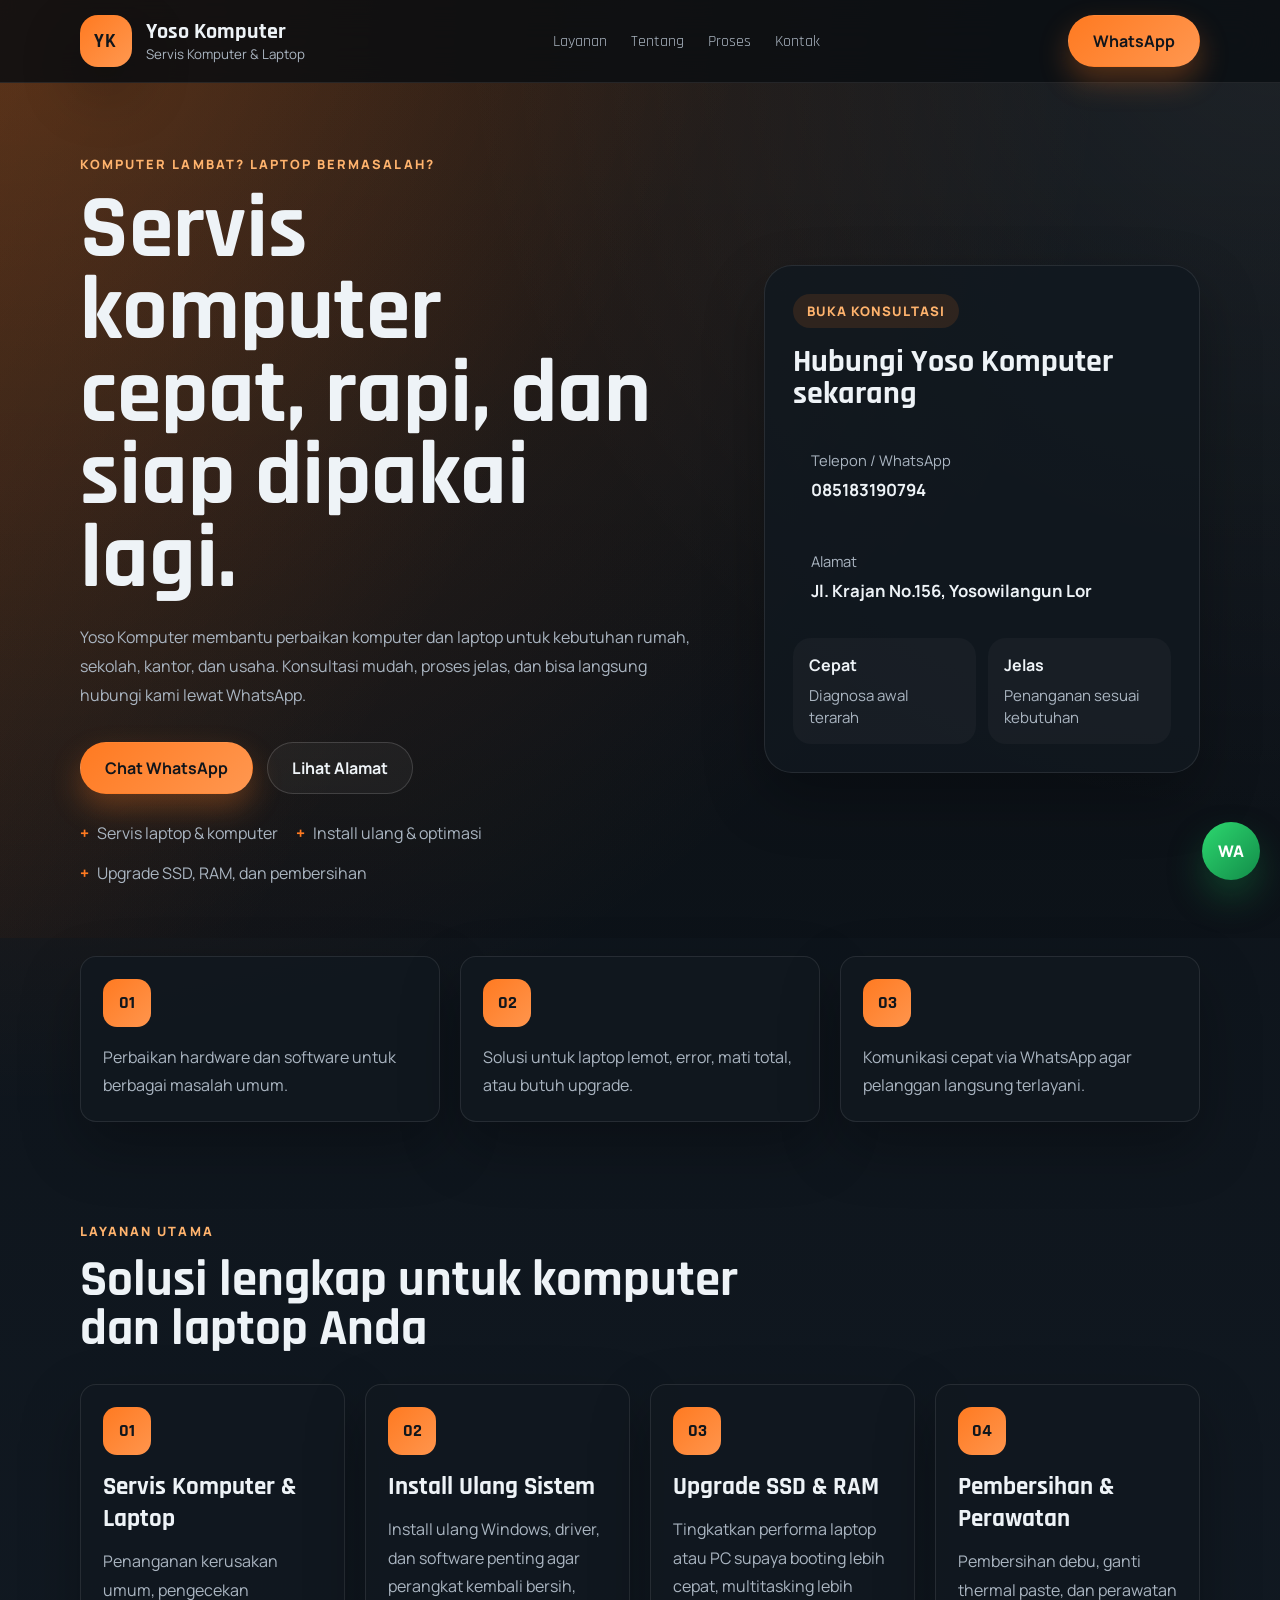
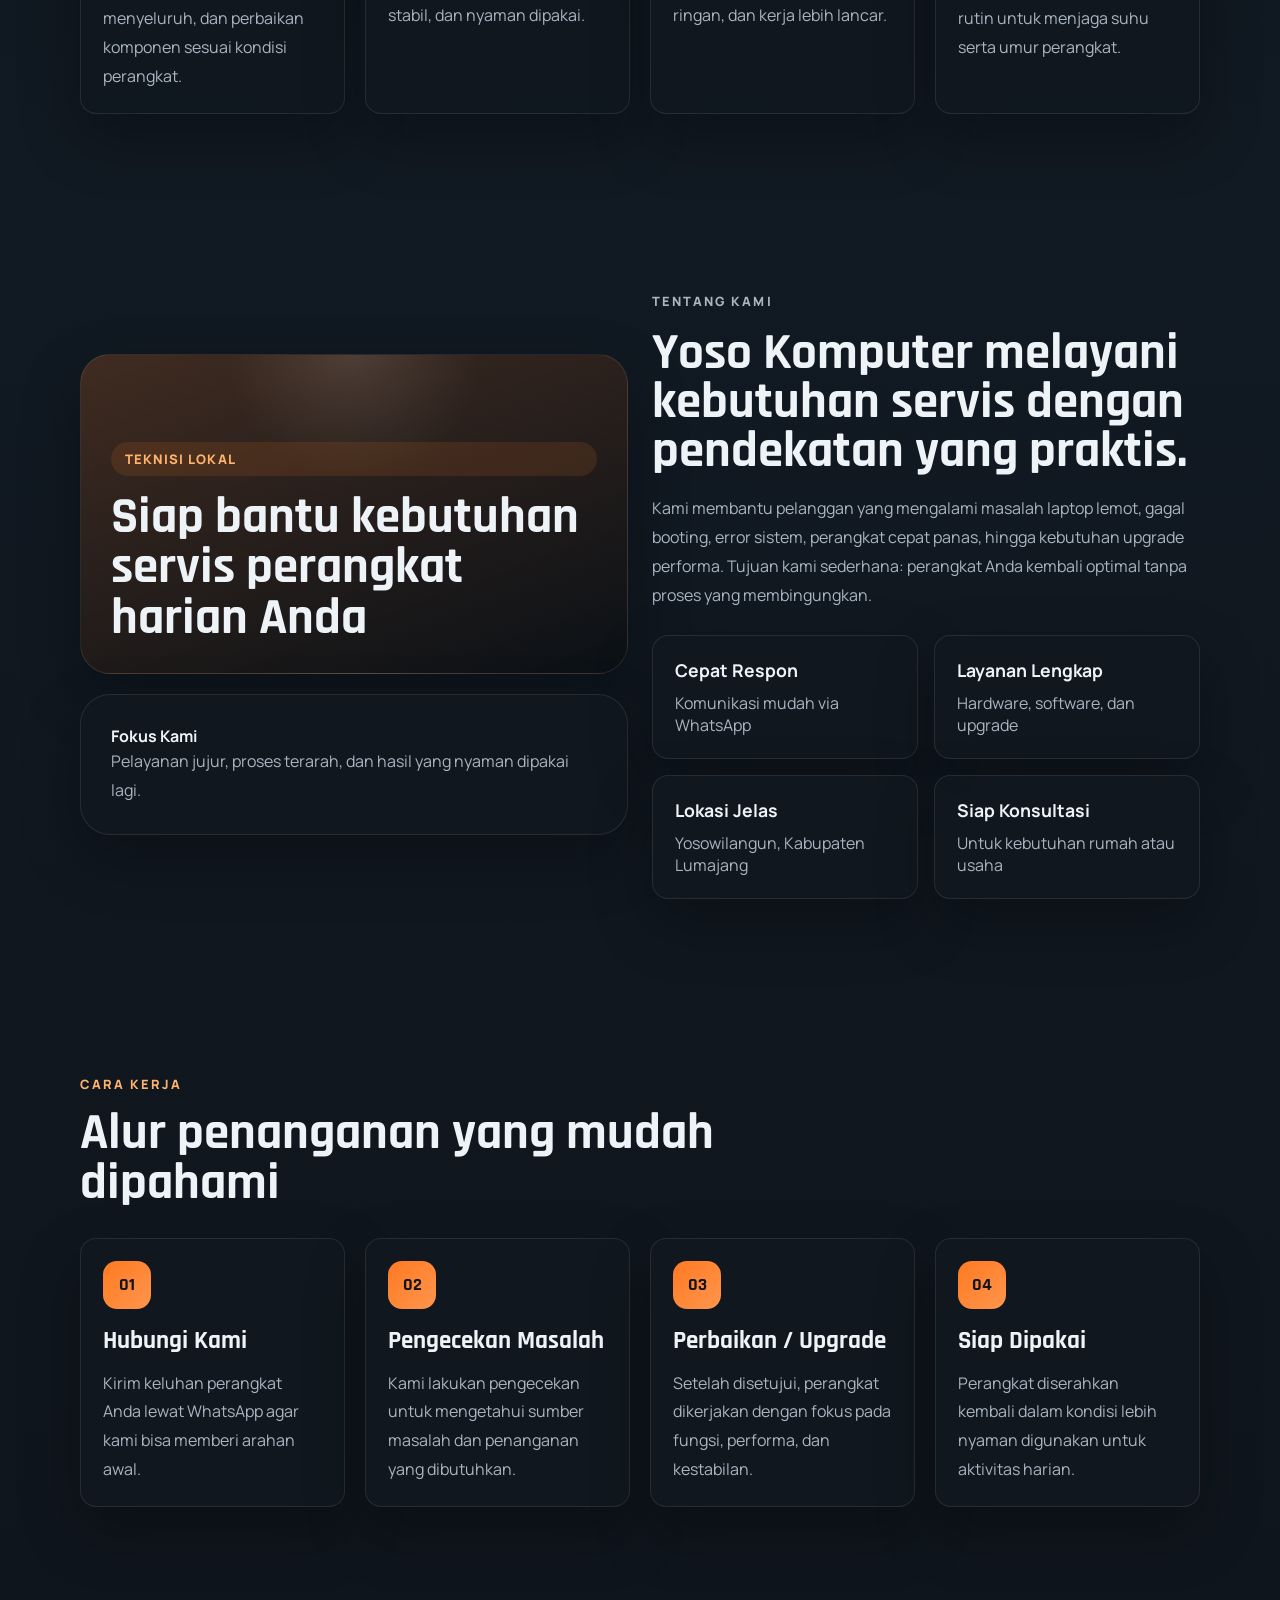
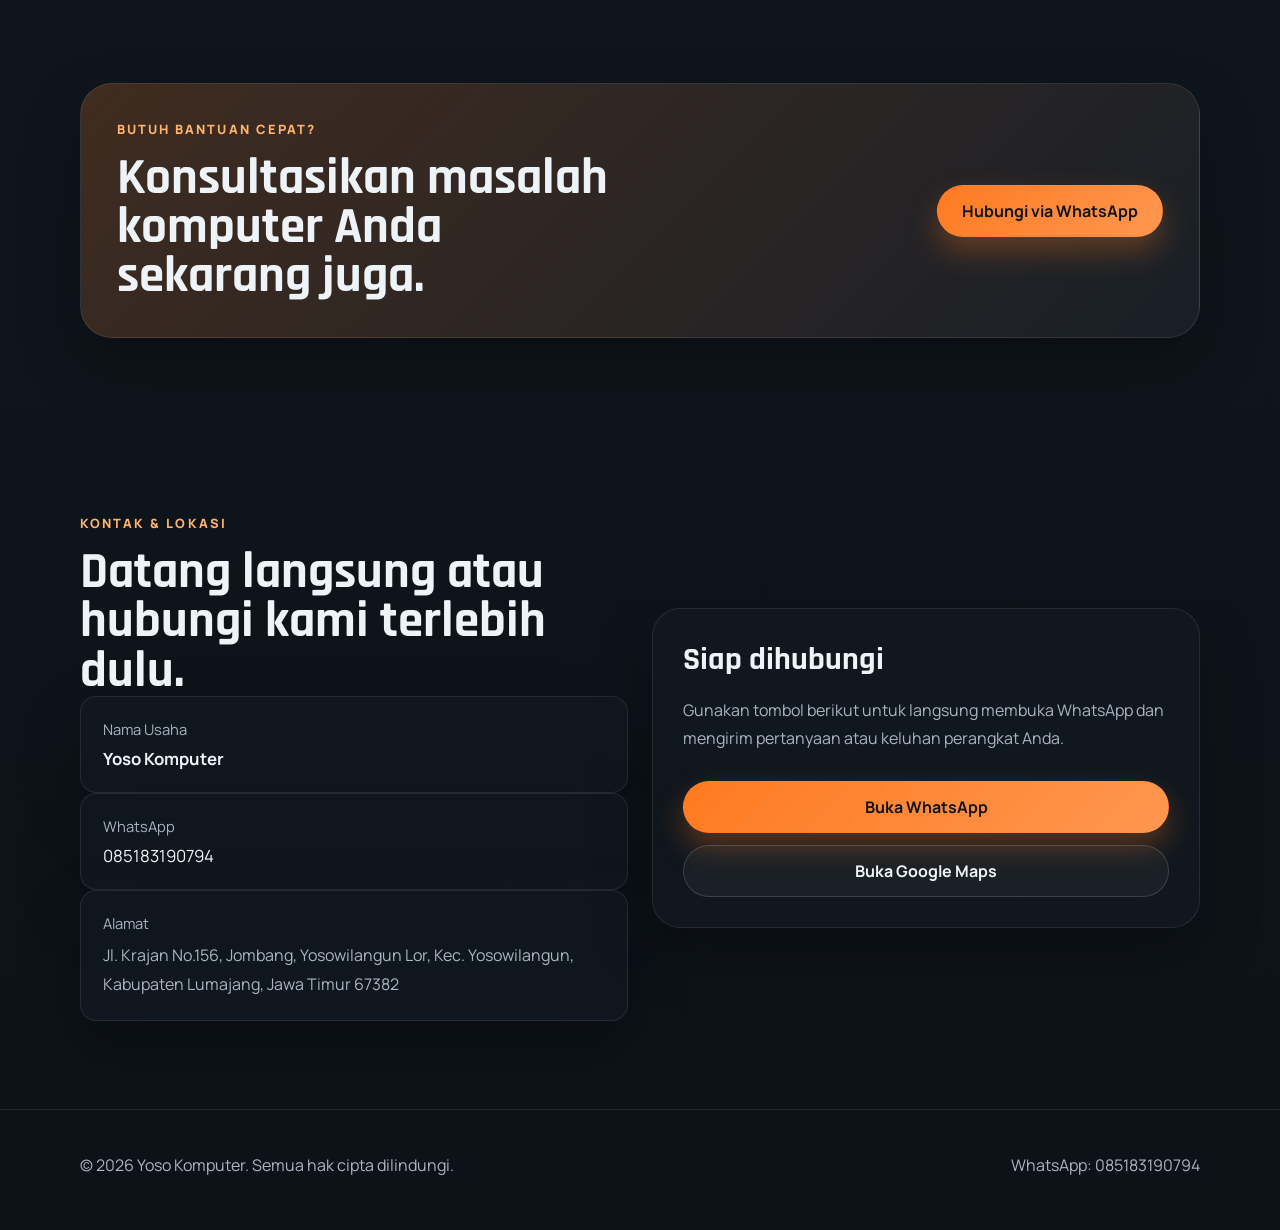
==== index.html @ 9b84a0c9 "Add Yoso Komputer landing page" ====
<!DOCTYPE html>
<html lang="id">
  <head>
    <meta charset="UTF-8" />
    <meta name="viewport" content="width=device-width, initial-scale=1.0" />
    <title>Yoso Komputer | Servis Komputer & Laptop Lumajang</title>
    <meta
      name="description"
      content="Yoso Komputer melayani servis komputer dan laptop, install ulang, upgrade, perawatan, dan konsultasi cepat via WhatsApp di Yosowilangun, Lumajang."
    />
    <link rel="preconnect" href="https://fonts.googleapis.com" />
    <link rel="preconnect" href="https://fonts.gstatic.com" crossorigin />
    <link
      href="https://fonts.googleapis.com/css2?family=Manrope:wght@400;500;600;700;800&family=Rajdhani:wght@500;600;700&display=swap"
      rel="stylesheet"
    />
    <link rel="stylesheet" href="./styles.css" />
  </head>
  <body>
    <div class="site-shell">
      <header class="topbar">
        <div class="container topbar-inner">
          <a class="brand" href="#home" aria-label="Yoso Komputer">
            <span class="brand-mark">YK</span>
            <span class="brand-copy">
              <strong>Yoso Komputer</strong>
              <small>Servis Komputer & Laptop</small>
            </span>
          </a>

          <button class="menu-toggle" type="button" aria-label="Buka menu">
            <span></span>
            <span></span>
            <span></span>
          </button>

          <nav class="nav">
            <a href="#layanan">Layanan</a>
            <a href="#tentang">Tentang</a>
            <a href="#proses">Proses</a>
            <a href="#kontak">Kontak</a>
          </nav>

          <a class="button button-primary desktop-cta" href="https://wa.me/6285183190794" target="_blank" rel="noreferrer">
            WhatsApp
          </a>
        </div>
      </header>

      <main id="home">
        <section class="hero">
          <div class="hero-bg"></div>
          <div class="container hero-grid">
            <div class="hero-copy reveal">
              <p class="eyebrow">Komputer Lambat? Laptop Bermasalah?</p>
              <h1>Servis komputer cepat, rapi, dan siap dipakai lagi.</h1>
              <p class="hero-text">
                Yoso Komputer membantu perbaikan komputer dan laptop untuk kebutuhan rumah, sekolah, kantor, dan usaha. Konsultasi mudah, proses jelas, dan bisa langsung hubungi kami lewat WhatsApp.
              </p>
              <div class="hero-actions">
                <a class="button button-primary" href="https://wa.me/6285183190794" target="_blank" rel="noreferrer">
                  Chat WhatsApp
                </a>
                <a class="button button-secondary" href="#kontak">Lihat Alamat</a>
              </div>
              <ul class="hero-points">
                <li>Servis laptop & komputer</li>
                <li>Install ulang & optimasi</li>
                <li>Upgrade SSD, RAM, dan pembersihan</li>
              </ul>
            </div>

            <div class="hero-card reveal">
              <div class="panel">
                <div class="panel-badge">Buka Konsultasi</div>
                <h2>Hubungi Yoso Komputer sekarang</h2>
                <div class="contact-list">
                  <a href="tel:085183190794">
                    <span>Telepon / WhatsApp</span>
                    <strong>085183190794</strong>
                  </a>
                  <a
                    href="https://maps.google.com/?q=Jl.+Krajan+No.156,+Jombang,+Yosowilangun+Lor,+Kec.+Yosowilangun,+Kabupaten+Lumajang,+Jawa+Timur+67382"
                    target="_blank"
                    rel="noreferrer"
                  >
                    <span>Alamat</span>
                    <strong>Jl. Krajan No.156, Yosowilangun Lor</strong>
                  </a>
                </div>
                <div class="panel-strip">
                  <div>
                    <strong>Cepat</strong>
                    <span>Diagnosa awal terarah</span>
                  </div>
                  <div>
                    <strong>Jelas</strong>
                    <span>Penanganan sesuai kebutuhan</span>
                  </div>
                </div>
              </div>
            </div>
          </div>
        </section>

        <section class="trust">
          <div class="container trust-grid">
            <div class="trust-item reveal">
              <strong>01</strong>
              <span>Perbaikan hardware dan software untuk berbagai masalah umum.</span>
            </div>
            <div class="trust-item reveal">
              <strong>02</strong>
              <span>Solusi untuk laptop lemot, error, mati total, atau butuh upgrade.</span>
            </div>
            <div class="trust-item reveal">
              <strong>03</strong>
              <span>Komunikasi cepat via WhatsApp agar pelanggan langsung terlayani.</span>
            </div>
          </div>
        </section>

        <section class="services section" id="layanan">
          <div class="container">
            <div class="section-head reveal">
              <p class="eyebrow">Layanan Utama</p>
              <h2>Solusi lengkap untuk komputer dan laptop Anda</h2>
            </div>
            <div class="service-grid">
              <article class="service-card reveal">
                <span class="service-icon">01</span>
                <h3>Servis Komputer & Laptop</h3>
                <p>Penanganan kerusakan umum, pengecekan menyeluruh, dan perbaikan komponen sesuai kondisi perangkat.</p>
              </article>
              <article class="service-card reveal">
                <span class="service-icon">02</span>
                <h3>Install Ulang Sistem</h3>
                <p>Install ulang Windows, driver, dan software penting agar perangkat kembali bersih, stabil, dan nyaman dipakai.</p>
              </article>
              <article class="service-card reveal">
                <span class="service-icon">03</span>
                <h3>Upgrade SSD & RAM</h3>
                <p>Tingkatkan performa laptop atau PC supaya booting lebih cepat, multitasking lebih ringan, dan kerja lebih lancar.</p>
              </article>
              <article class="service-card reveal">
                <span class="service-icon">04</span>
                <h3>Pembersihan & Perawatan</h3>
                <p>Pembersihan debu, ganti thermal paste, dan perawatan rutin untuk menjaga suhu serta umur perangkat.</p>
              </article>
            </div>
          </div>
        </section>

        <section class="about section" id="tentang">
          <div class="container about-grid">
            <div class="about-visual reveal">
              <div class="visual-card primary">
                <span class="chip">Teknisi Lokal</span>
                <h3>Siap bantu kebutuhan servis perangkat harian Anda</h3>
              </div>
              <div class="visual-card secondary">
                <strong>Fokus Kami</strong>
                <p>Pelayanan jujur, proses terarah, dan hasil yang nyaman dipakai lagi.</p>
              </div>
            </div>
            <div class="about-copy reveal">
              <p class="eyebrow">Tentang Kami</p>
              <h2>Yoso Komputer melayani kebutuhan servis dengan pendekatan yang praktis.</h2>
              <p>
                Kami membantu pelanggan yang mengalami masalah laptop lemot, gagal booting, error sistem, perangkat cepat panas, hingga kebutuhan upgrade performa. Tujuan kami sederhana: perangkat Anda kembali optimal tanpa proses yang membingungkan.
              </p>
              <div class="stat-grid">
                <div class="stat-card">
                  <strong>Cepat Respon</strong>
                  <span>Komunikasi mudah via WhatsApp</span>
                </div>
                <div class="stat-card">
                  <strong>Layanan Lengkap</strong>
                  <span>Hardware, software, dan upgrade</span>
                </div>
                <div class="stat-card">
                  <strong>Lokasi Jelas</strong>
                  <span>Yosowilangun, Kabupaten Lumajang</span>
                </div>
                <div class="stat-card">
                  <strong>Siap Konsultasi</strong>
                  <span>Untuk kebutuhan rumah atau usaha</span>
                </div>
              </div>
            </div>
          </div>
        </section>

        <section class="process section" id="proses">
          <div class="container">
            <div class="section-head reveal">
              <p class="eyebrow">Cara Kerja</p>
              <h2>Alur penanganan yang mudah dipahami</h2>
            </div>
            <div class="process-grid">
              <article class="process-card reveal">
                <strong>01</strong>
                <h3>Hubungi Kami</h3>
                <p>Kirim keluhan perangkat Anda lewat WhatsApp agar kami bisa memberi arahan awal.</p>
              </article>
              <article class="process-card reveal">
                <strong>02</strong>
                <h3>Pengecekan Masalah</h3>
                <p>Kami lakukan pengecekan untuk mengetahui sumber masalah dan penanganan yang dibutuhkan.</p>
              </article>
              <article class="process-card reveal">
                <strong>03</strong>
                <h3>Perbaikan / Upgrade</h3>
                <p>Setelah disetujui, perangkat dikerjakan dengan fokus pada fungsi, performa, dan kestabilan.</p>
              </article>
              <article class="process-card reveal">
                <strong>04</strong>
                <h3>Siap Dipakai</h3>
                <p>Perangkat diserahkan kembali dalam kondisi lebih nyaman digunakan untuk aktivitas harian.</p>
              </article>
            </div>
          </div>
        </section>

        <section class="cta section">
          <div class="container cta-box reveal">
            <div>
              <p class="eyebrow">Butuh Bantuan Cepat?</p>
              <h2>Konsultasikan masalah komputer Anda sekarang juga.</h2>
            </div>
            <a class="button button-primary" href="https://wa.me/6285183190794" target="_blank" rel="noreferrer">
              Hubungi via WhatsApp
            </a>
          </div>
        </section>

        <section class="contact section" id="kontak">
          <div class="container contact-grid">
            <div class="contact-copy reveal">
              <p class="eyebrow">Kontak & Lokasi</p>
              <h2>Datang langsung atau hubungi kami terlebih dulu.</h2>
              <div class="contact-block">
                <span>Nama Usaha</span>
                <strong>Yoso Komputer</strong>
              </div>
              <div class="contact-block">
                <span>WhatsApp</span>
                <a href="https://wa.me/6285183190794" target="_blank" rel="noreferrer">085183190794</a>
              </div>
              <div class="contact-block">
                <span>Alamat</span>
                <p>Jl. Krajan No.156, Jombang, Yosowilangun Lor, Kec. Yosowilangun, Kabupaten Lumajang, Jawa Timur 67382</p>
              </div>
            </div>

            <div class="contact-panel reveal">
              <h3>Siap dihubungi</h3>
              <p>Gunakan tombol berikut untuk langsung membuka WhatsApp dan mengirim pertanyaan atau keluhan perangkat Anda.</p>
              <a class="button button-primary full" href="https://wa.me/6285183190794" target="_blank" rel="noreferrer">
                Buka WhatsApp
              </a>
              <a
                class="button button-secondary full"
                href="https://maps.google.com/?q=Jl.+Krajan+No.156,+Jombang,+Yosowilangun+Lor,+Kec.+Yosowilangun,+Kabupaten+Lumajang,+Jawa+Timur+67382"
                target="_blank"
                rel="noreferrer"
              >
                Buka Google Maps
              </a>
            </div>
          </div>
        </section>
      </main>

      <footer class="footer">
        <div class="container footer-inner">
          <p>&copy; <span id="year"></span> Yoso Komputer. Semua hak cipta dilindungi.</p>
          <a href="https://wa.me/6285183190794" target="_blank" rel="noreferrer">WhatsApp: 085183190794</a>
        </div>
      </footer>
    </div>

    <a class="floating-wa" href="https://wa.me/6285183190794" target="_blank" rel="noreferrer" aria-label="Hubungi WhatsApp">
      WA
    </a>

    <script src="./script.js"></script>
  </body>
</html>
---- styles.css ----
:root {
  --bg: #0d1218;
  --bg-soft: #151d25;
  --panel: rgba(17, 24, 32, 0.84);
  --panel-strong: #1b2632;
  --text: #eef3f7;
  --muted: #aab5c1;
  --line: rgba(255, 255, 255, 0.09);
  --accent: #ff7a21;
  --accent-soft: #ffb36d;
  --surface: #f5f1e8;
  --shadow: 0 24px 60px rgba(0, 0, 0, 0.28);
  --radius: 24px;
  --radius-sm: 16px;
  --container: min(1120px, calc(100% - 32px));
}

* {
  box-sizing: border-box;
}

html {
  scroll-behavior: smooth;
}

body {
  margin: 0;
  font-family: "Manrope", sans-serif;
  background:
    radial-gradient(circle at top left, rgba(255, 122, 33, 0.22), transparent 24%),
    radial-gradient(circle at top right, rgba(255, 255, 255, 0.08), transparent 18%),
    linear-gradient(180deg, #0b1015 0%, #111922 40%, #0d1218 100%);
  color: var(--text);
}

a {
  color: inherit;
  text-decoration: none;
}

.container {
  width: var(--container);
  margin: 0 auto;
}

.site-shell {
  overflow: clip;
}

.topbar {
  position: sticky;
  top: 0;
  z-index: 30;
  backdrop-filter: blur(18px);
  background: rgba(8, 12, 16, 0.72);
  border-bottom: 1px solid var(--line);
}

.topbar-inner {
  display: flex;
  align-items: center;
  justify-content: space-between;
  gap: 24px;
  min-height: 82px;
}

.brand {
  display: flex;
  align-items: center;
  gap: 14px;
}

.brand-mark {
  display: grid;
  place-items: center;
  width: 52px;
  height: 52px;
  border-radius: 18px;
  background: linear-gradient(135deg, var(--accent), #ff9850);
  color: #10151b;
  font-family: "Rajdhani", sans-serif;
  font-size: 1.2rem;
  font-weight: 700;
  letter-spacing: 0.08em;
  box-shadow: var(--shadow);
}

.brand-copy {
  display: flex;
  flex-direction: column;
  line-height: 1;
}

.brand-copy strong,
.nav a,
.hero h1,
.section-head h2,
.service-card h3,
.about-copy h2,
.process-card h3,
.cta-box h2,
.contact-copy h2,
.contact-panel h3 {
  font-family: "Rajdhani", sans-serif;
}

.brand-copy strong {
  font-size: 1.4rem;
}

.brand-copy small {
  margin-top: 5px;
  color: var(--muted);
}

.nav {
  display: flex;
  align-items: center;
  gap: 24px;
}

.nav a {
  color: var(--muted);
  font-size: 1.02rem;
  transition: color 0.2s ease;
}

.nav a:hover {
  color: var(--text);
}

.menu-toggle {
  display: none;
  border: 0;
  background: transparent;
  padding: 0;
}

.menu-toggle span {
  display: block;
  width: 28px;
  height: 3px;
  margin: 5px 0;
  border-radius: 999px;
  background: var(--text);
}

.button {
  display: inline-flex;
  align-items: center;
  justify-content: center;
  min-height: 52px;
  padding: 0 24px;
  border-radius: 999px;
  border: 1px solid transparent;
  font-weight: 700;
  transition: transform 0.2s ease, background 0.2s ease, border-color 0.2s ease;
}

.button:hover {
  transform: translateY(-2px);
}

.button-primary {
  background: linear-gradient(135deg, var(--accent), #ff9750);
  color: #11151b;
  box-shadow: 0 14px 30px rgba(255, 122, 33, 0.3);
}

.button-secondary {
  border-color: rgba(255, 255, 255, 0.15);
  background: rgba(255, 255, 255, 0.04);
  color: var(--text);
}

.hero {
  position: relative;
  padding: 72px 0 54px;
}

.hero-bg {
  position: absolute;
  inset: 0;
  background:
    linear-gradient(120deg, rgba(255, 122, 33, 0.14), transparent 42%),
    linear-gradient(180deg, transparent, rgba(0, 0, 0, 0.12));
  pointer-events: none;
}

.hero-grid {
  position: relative;
  display: grid;
  grid-template-columns: 1.2fr 0.8fr;
  gap: 30px;
  align-items: center;
}

.eyebrow {
  margin: 0 0 16px;
  color: var(--accent-soft);
  text-transform: uppercase;
  letter-spacing: 0.16em;
  font-size: 0.8rem;
  font-weight: 800;
}

.hero h1 {
  margin: 0;
  font-size: clamp(3rem, 7vw, 5.7rem);
  line-height: 0.92;
  max-width: 12ch;
}

.hero-text,
.service-card p,
.about-copy p,
.process-card p,
.contact-panel p {
  color: var(--muted);
  line-height: 1.8;
}

.hero-text {
  max-width: 62ch;
  margin: 22px 0 0;
}

.hero-actions {
  display: flex;
  flex-wrap: wrap;
  gap: 14px;
  margin-top: 32px;
}

.hero-points {
  display: flex;
  flex-wrap: wrap;
  gap: 18px;
  margin: 28px 0 0;
  padding: 0;
  list-style: none;
  color: var(--muted);
}

.hero-points li::before {
  content: "+";
  color: var(--accent);
  font-weight: 800;
  margin-right: 8px;
}

.panel,
.service-card,
.process-card,
.contact-panel,
.stat-card,
.trust-item,
.cta-box,
.visual-card,
.contact-block {
  border: 1px solid var(--line);
  background: var(--panel);
  box-shadow: var(--shadow);
}

.panel {
  border-radius: 28px;
  padding: 28px;
}

.panel-badge,
.chip {
  display: inline-flex;
  padding: 8px 14px;
  border-radius: 999px;
  background: rgba(255, 122, 33, 0.12);
  color: var(--accent-soft);
  font-size: 0.82rem;
  font-weight: 800;
  letter-spacing: 0.08em;
  text-transform: uppercase;
}

.panel h2 {
  margin: 18px 0 22px;
  font-size: 2rem;
  line-height: 1;
  font-family: "Rajdhani", sans-serif;
}

.contact-list {
  display: grid;
  gap: 14px;
}

.contact-list a,
.contact-block {
  border-radius: 18px;
  padding: 18px;
}

.contact-list span,
.contact-block span {
  display: block;
  color: var(--muted);
  font-size: 0.92rem;
  margin-bottom: 8px;
}

.contact-list strong,
.contact-block strong,
.contact-block a {
  font-size: 1.05rem;
}

.panel-strip {
  display: grid;
  grid-template-columns: repeat(2, 1fr);
  gap: 12px;
  margin-top: 18px;
}

.panel-strip div {
  border-radius: 18px;
  padding: 16px;
  background: rgba(255, 255, 255, 0.03);
}

.panel-strip strong {
  display: block;
  margin-bottom: 8px;
}

.panel-strip span {
  color: var(--muted);
  font-size: 0.94rem;
}

.trust {
  padding: 18px 0 12px;
}

.trust-grid {
  display: grid;
  grid-template-columns: repeat(3, 1fr);
  gap: 20px;
}

.trust-item,
.service-card,
.process-card,
.stat-card,
.contact-block {
  border-radius: var(--radius-sm);
  padding: 22px;
}

.trust-item strong,
.service-icon,
.process-card strong {
  display: inline-flex;
  align-items: center;
  justify-content: center;
  width: 48px;
  height: 48px;
  border-radius: 14px;
  margin-bottom: 16px;
  background: linear-gradient(135deg, var(--accent), #ff954d);
  color: #11161c;
  font-family: "Rajdhani", sans-serif;
  font-size: 1.15rem;
  font-weight: 700;
}

.trust-item span {
  display: block;
  color: var(--muted);
  line-height: 1.75;
}

.section {
  padding: 88px 0;
}

.section-head {
  max-width: 680px;
  margin-bottom: 30px;
}

.section-head h2,
.about-copy h2,
.cta-box h2,
.contact-copy h2 {
  margin: 0;
  font-size: clamp(2.2rem, 4vw, 4rem);
  line-height: 0.96;
}

.service-grid,
.process-grid {
  display: grid;
  grid-template-columns: repeat(4, 1fr);
  gap: 20px;
}

.service-card h3,
.process-card h3 {
  margin: 0 0 12px;
  font-size: 1.55rem;
}

.service-card p,
.process-card p {
  margin: 0;
}

.about-grid,
.contact-grid,
.cta-box {
  display: grid;
  grid-template-columns: 1fr 1fr;
  gap: 24px;
  align-items: center;
}

.about-visual {
  display: grid;
  gap: 20px;
}

.visual-card {
  border-radius: 30px;
  padding: 30px;
}

.visual-card.primary {
  min-height: 320px;
  display: flex;
  flex-direction: column;
  justify-content: flex-end;
  background:
    linear-gradient(160deg, rgba(255, 122, 33, 0.2), rgba(10, 15, 20, 0.8)),
    radial-gradient(circle at top, rgba(255, 255, 255, 0.15), transparent 30%);
}

.visual-card.primary h3 {
  margin: 16px 0 0;
  font-size: clamp(2rem, 4vw, 3.2rem);
  line-height: 0.98;
  font-family: "Rajdhani", sans-serif;
}

.visual-card.secondary p,
.contact-block p {
  margin: 0;
  color: var(--muted);
  line-height: 1.8;
}

.about-copy > p:last-of-type {
  margin-top: 18px;
}

.stat-grid {
  display: grid;
  grid-template-columns: repeat(2, 1fr);
  gap: 16px;
  margin-top: 26px;
}

.stat-card strong {
  display: block;
  margin-bottom: 10px;
  font-size: 1.1rem;
}

.stat-card span {
  color: var(--muted);
}

.cta-box {
  padding: 36px;
  border-radius: 32px;
  background:
    linear-gradient(135deg, rgba(255, 122, 33, 0.2), rgba(255, 255, 255, 0.03)),
    rgba(18, 25, 33, 0.92);
}

.cta-box .button {
  justify-self: end;
}

.contact-panel {
  border-radius: 28px;
  padding: 30px;
}

.contact-panel h3 {
  margin: 0 0 12px;
  font-size: 2rem;
}

.full {
  width: 100%;
  margin-top: 12px;
}

.footer {
  padding: 28px 0 38px;
  border-top: 1px solid var(--line);
}

.footer-inner {
  display: flex;
  align-items: center;
  justify-content: space-between;
  gap: 18px;
  color: var(--muted);
}

.floating-wa {
  position: fixed;
  right: 20px;
  bottom: 20px;
  z-index: 40;
  display: grid;
  place-items: center;
  width: 58px;
  height: 58px;
  border-radius: 50%;
  background: linear-gradient(135deg, #2dd86f, #128c49);
  color: #fff;
  font-weight: 800;
  box-shadow: 0 18px 35px rgba(19, 140, 73, 0.35);
}

.reveal {
  opacity: 0;
  transform: translateY(24px);
  transition: opacity 0.65s ease, transform 0.65s ease;
}

.reveal.is-visible {
  opacity: 1;
  transform: translateY(0);
}

@media (max-width: 1080px) {
  .hero-grid,
  .about-grid,
  .contact-grid,
  .cta-box,
  .service-grid,
  .process-grid,
  .trust-grid {
    grid-template-columns: 1fr 1fr;
  }

  .hero h1 {
    max-width: 100%;
  }
}

@media (max-width: 760px) {
  .topbar-inner {
    flex-wrap: wrap;
    padding: 14px 0;
  }

  .menu-toggle {
    display: block;
    margin-left: auto;
  }

  .desktop-cta {
    display: none;
  }

  .nav {
    display: none;
    width: 100%;
    flex-direction: column;
    align-items: flex-start;
    gap: 16px;
    padding: 12px 0 2px;
  }

  .nav.is-open {
    display: flex;
  }

  .hero,
  .section {
    padding: 68px 0;
  }

  .hero-grid,
  .about-grid,
  .contact-grid,
  .cta-box,
  .service-grid,
  .process-grid,
  .trust-grid,
  .panel-strip,
  .stat-grid,
  .footer-inner {
    grid-template-columns: 1fr;
  }

  .cta-box .button {
    justify-self: start;
  }

  .footer-inner {
    display: grid;
  }

  .hero h1,
  .section-head h2,
  .about-copy h2,
  .cta-box h2,
  .contact-copy h2 {
    line-height: 1;
  }
}
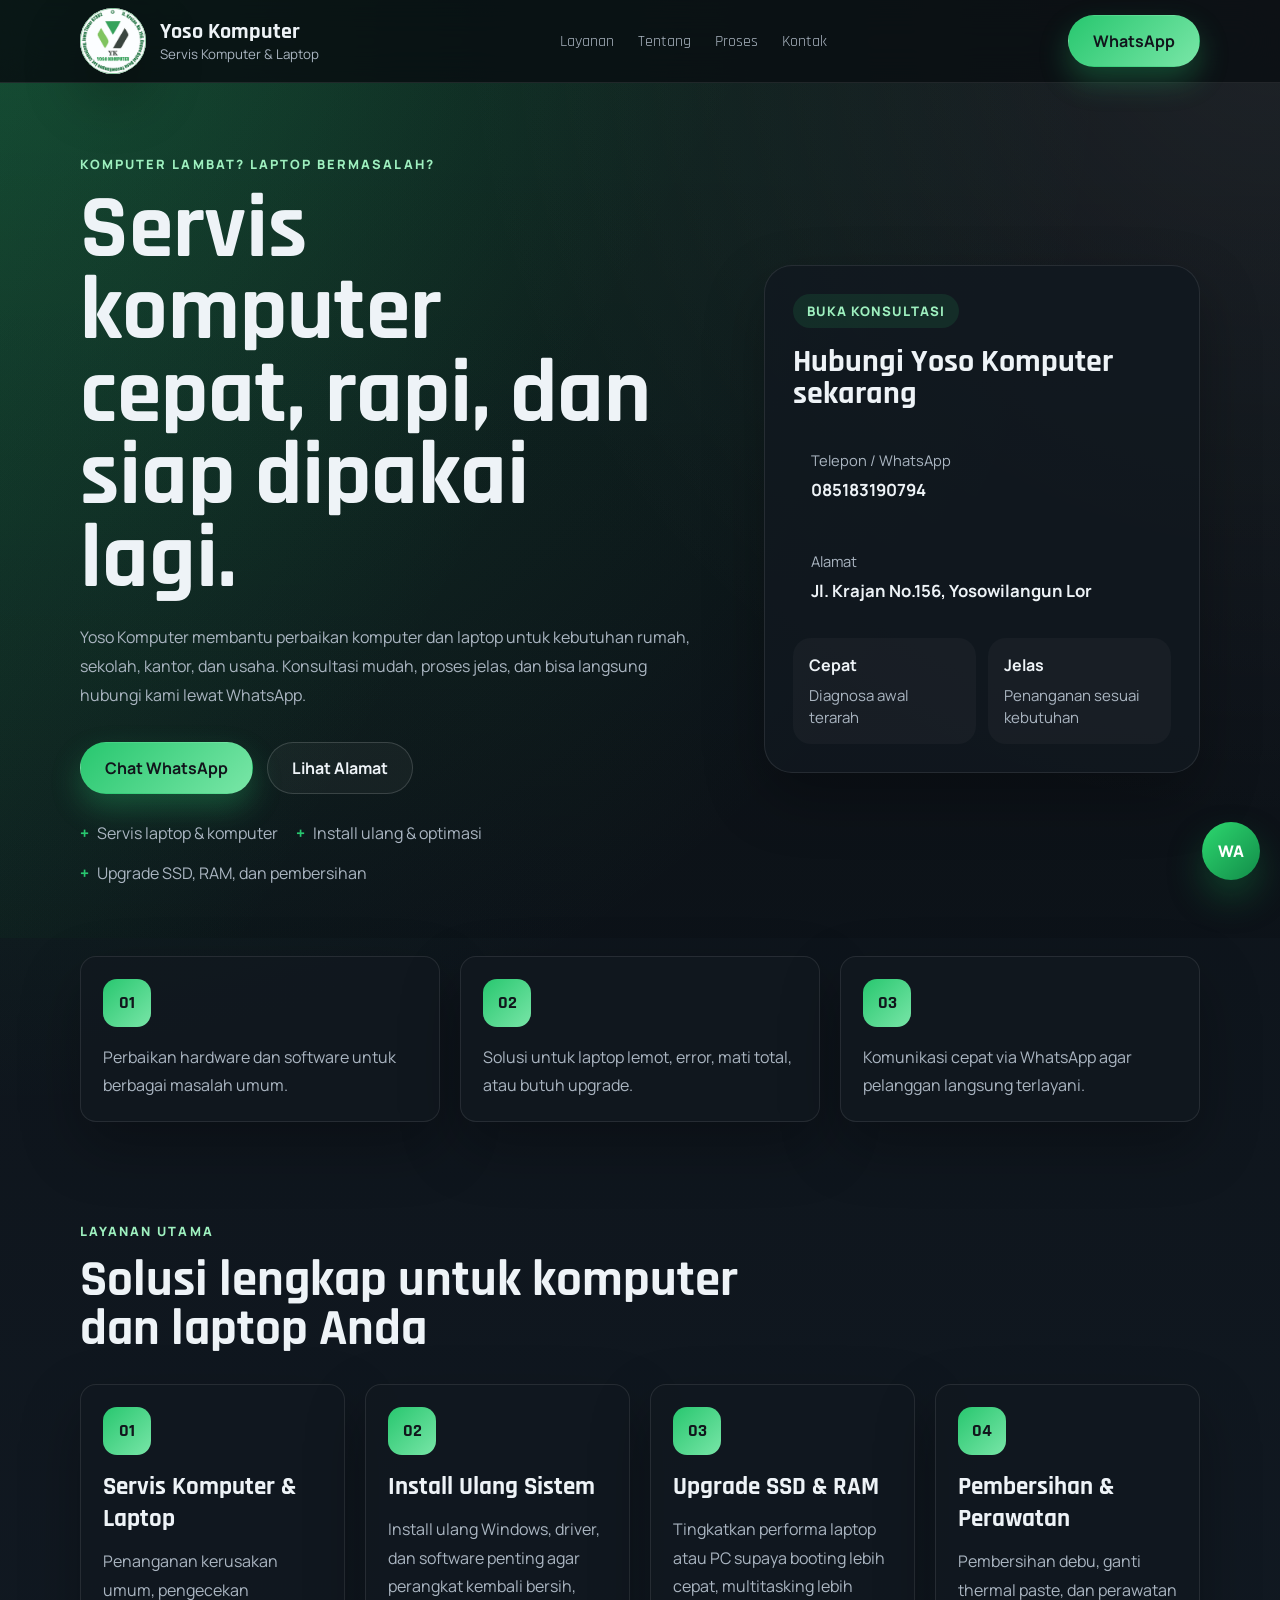
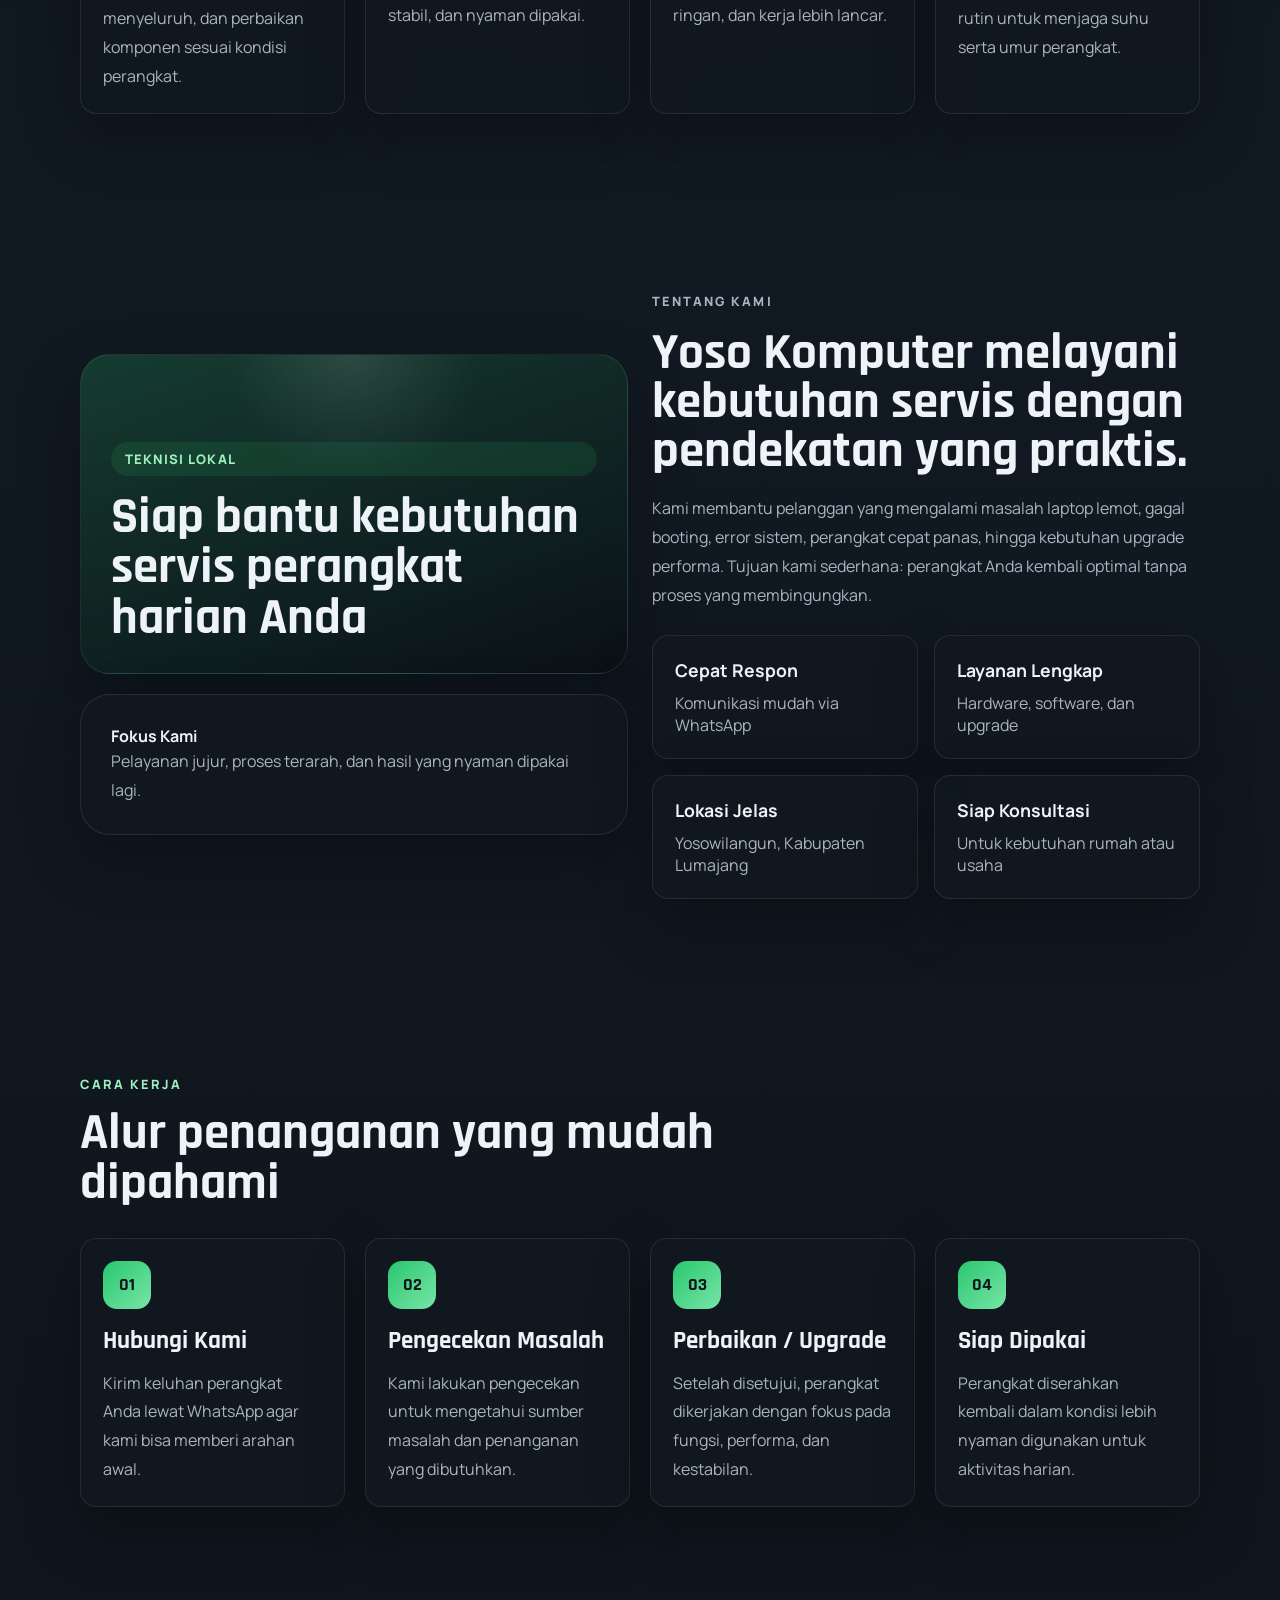
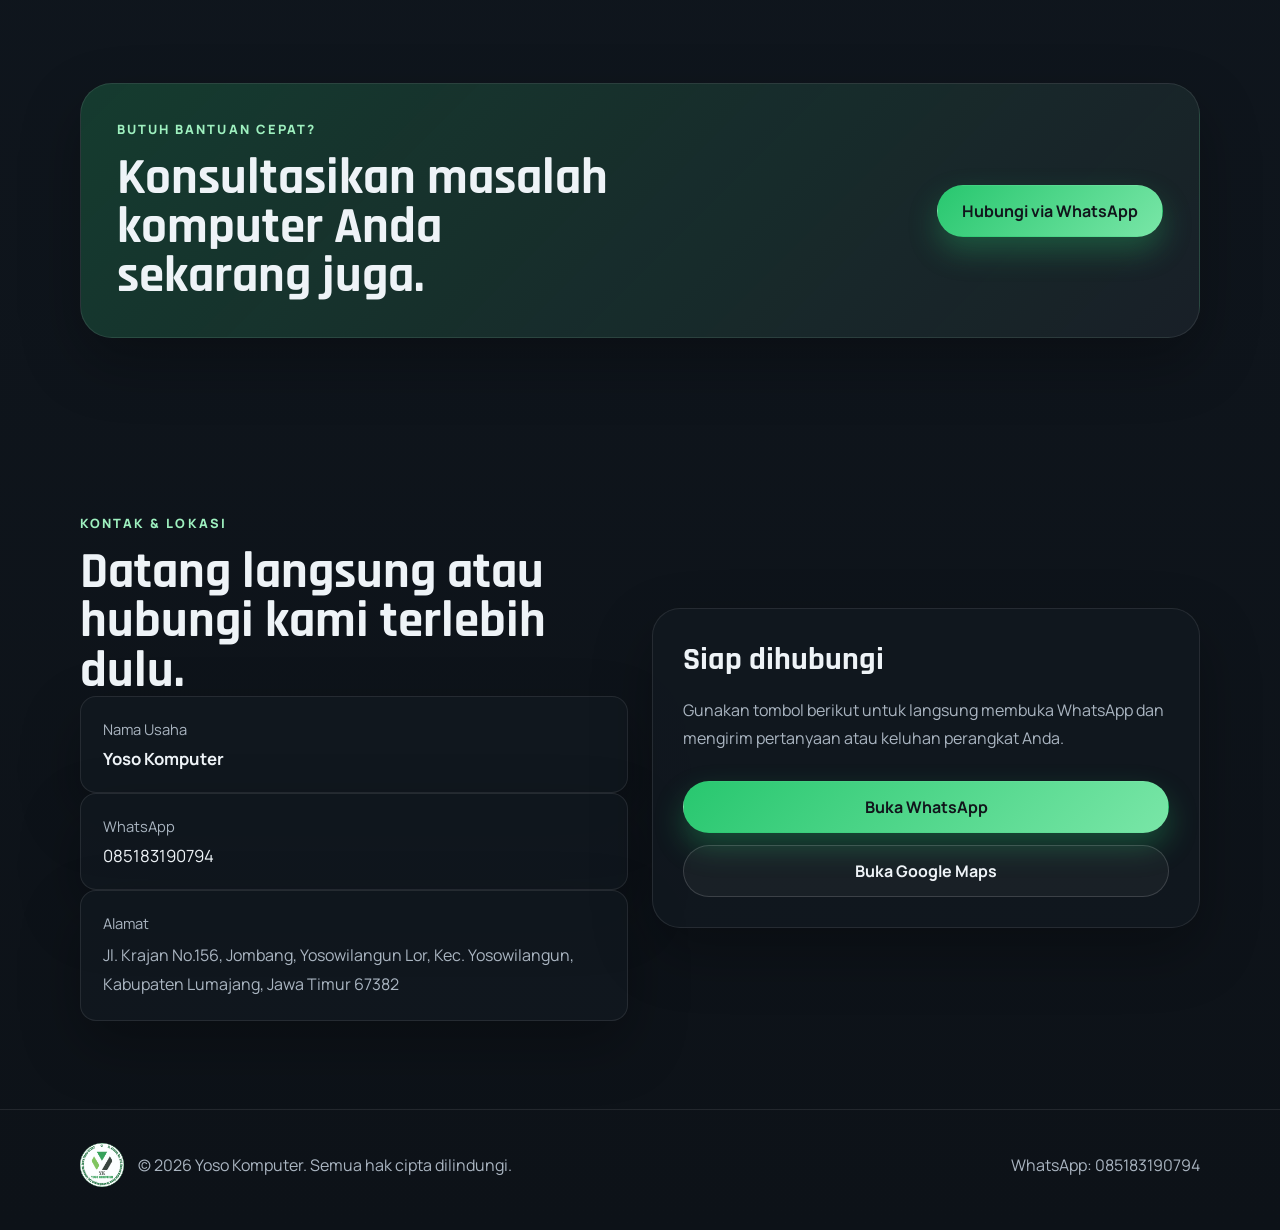
==== commit c0f88f76: "ss" ====
--- a/index.html
+++ b/index.html
@@ -21,7 +21,9 @@
       <header class="topbar">
         <div class="container topbar-inner">
           <a class="brand" href="#home" aria-label="Yoso Komputer">
-            <span class="brand-mark">YK</span>
+            <span class="brand-mark">
+              <img src="./file/logo.jpg" alt="Logo Yoso Komputer" />
+            </span>
             <span class="brand-copy">
               <strong>Yoso Komputer</strong>
               <small>Servis Komputer & Laptop</small>
@@ -274,7 +276,10 @@
 
       <footer class="footer">
         <div class="container footer-inner">
-          <p>&copy; <span id="year"></span> Yoso Komputer. Semua hak cipta dilindungi.</p>
+          <div class="footer-brand">
+            <img src="./file/logo.jpg" alt="Logo Yoso Komputer" />
+            <p>&copy; <span id="year"></span> Yoso Komputer. Semua hak cipta dilindungi.</p>
+          </div>
           <a href="https://wa.me/6285183190794" target="_blank" rel="noreferrer">WhatsApp: 085183190794</a>
         </div>
       </footer>
--- a/styles.css
+++ b/styles.css
@@ -6,8 +6,8 @@
   --text: #eef3f7;
   --muted: #aab5c1;
   --line: rgba(255, 255, 255, 0.09);
-  --accent: #ff7a21;
-  --accent-soft: #ffb36d;
+  --accent: #28c76f;
+  --accent-soft: #9ef0bf;
   --surface: #f5f1e8;
   --shadow: 0 24px 60px rgba(0, 0, 0, 0.28);
   --radius: 24px;
@@ -27,7 +27,7 @@
   margin: 0;
   font-family: "Manrope", sans-serif;
   background:
-    radial-gradient(circle at top left, rgba(255, 122, 33, 0.22), transparent 24%),
+    radial-gradient(circle at top left, rgba(40, 199, 111, 0.22), transparent 24%),
     radial-gradient(circle at top right, rgba(255, 255, 255, 0.08), transparent 18%),
     linear-gradient(180deg, #0b1015 0%, #111922 40%, #0d1218 100%);
   color: var(--text);
@@ -73,16 +73,19 @@
 .brand-mark {
   display: grid;
   place-items: center;
-  width: 52px;
-  height: 52px;
-  border-radius: 18px;
-  background: linear-gradient(135deg, var(--accent), #ff9850);
-  color: #10151b;
-  font-family: "Rajdhani", sans-serif;
-  font-size: 1.2rem;
-  font-weight: 700;
-  letter-spacing: 0.08em;
+  width: 66px;
+  height: 66px;
+  border-radius: 50%;
+  background: #ffffff;
   box-shadow: var(--shadow);
+  overflow: hidden;
+}
+
+.brand-mark img {
+  display: block;
+  width: 100%;
+  height: 100%;
+  object-fit: cover;
 }
 
 .brand-copy {
@@ -162,9 +165,9 @@
 }
 
 .button-primary {
-  background: linear-gradient(135deg, var(--accent), #ff9750);
+  background: linear-gradient(135deg, var(--accent), #79e6a7);
   color: #11151b;
-  box-shadow: 0 14px 30px rgba(255, 122, 33, 0.3);
+  box-shadow: 0 14px 30px rgba(40, 199, 111, 0.3);
 }
 
 .button-secondary {
@@ -182,7 +185,7 @@
   position: absolute;
   inset: 0;
   background:
-    linear-gradient(120deg, rgba(255, 122, 33, 0.14), transparent 42%),
+    linear-gradient(120deg, rgba(40, 199, 111, 0.14), transparent 42%),
     linear-gradient(180deg, transparent, rgba(0, 0, 0, 0.12));
   pointer-events: none;
 }
@@ -273,7 +276,7 @@
   display: inline-flex;
   padding: 8px 14px;
   border-radius: 999px;
-  background: rgba(255, 122, 33, 0.12);
+  background: rgba(40, 199, 111, 0.12);
   color: var(--accent-soft);
   font-size: 0.82rem;
   font-weight: 800;
@@ -365,7 +368,7 @@
   height: 48px;
   border-radius: 14px;
   margin-bottom: 16px;
-  background: linear-gradient(135deg, var(--accent), #ff954d);
+  background: linear-gradient(135deg, var(--accent), #78e5a7);
   color: #11161c;
   font-family: "Rajdhani", sans-serif;
   font-size: 1.15rem;
@@ -439,7 +442,7 @@
   flex-direction: column;
   justify-content: flex-end;
   background:
-    linear-gradient(160deg, rgba(255, 122, 33, 0.2), rgba(10, 15, 20, 0.8)),
+    linear-gradient(160deg, rgba(40, 199, 111, 0.2), rgba(10, 15, 20, 0.8)),
     radial-gradient(circle at top, rgba(255, 255, 255, 0.15), transparent 30%);
 }
 
@@ -482,7 +485,7 @@
   padding: 36px;
   border-radius: 32px;
   background:
-    linear-gradient(135deg, rgba(255, 122, 33, 0.2), rgba(255, 255, 255, 0.03)),
+    linear-gradient(135deg, rgba(40, 199, 111, 0.2), rgba(255, 255, 255, 0.03)),
     rgba(18, 25, 33, 0.92);
 }
 
@@ -516,6 +519,20 @@
   justify-content: space-between;
   gap: 18px;
   color: var(--muted);
+}
+
+.footer-brand {
+  display: flex;
+  align-items: center;
+  gap: 14px;
+}
+
+.footer-brand img {
+  width: 44px;
+  height: 44px;
+  border-radius: 50%;
+  object-fit: cover;
+  background: #fff;
 }
 
 .floating-wa {
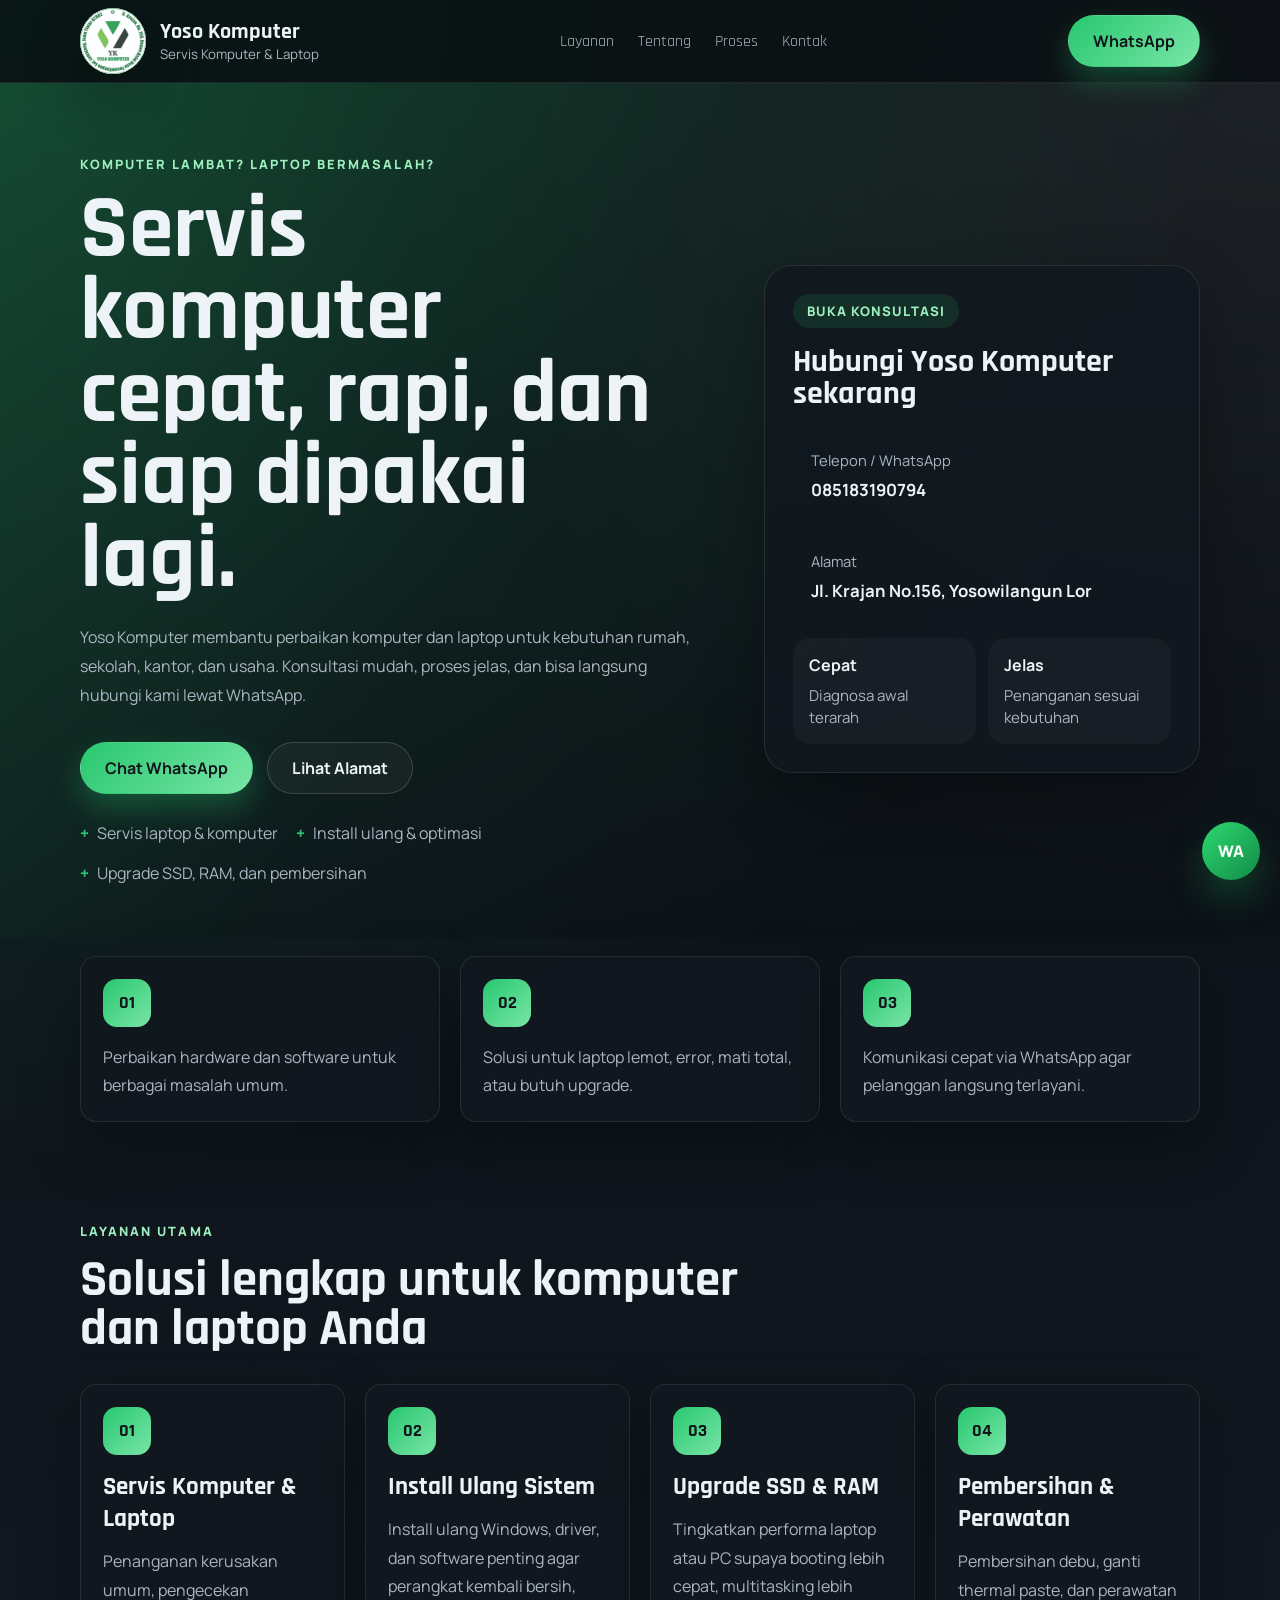
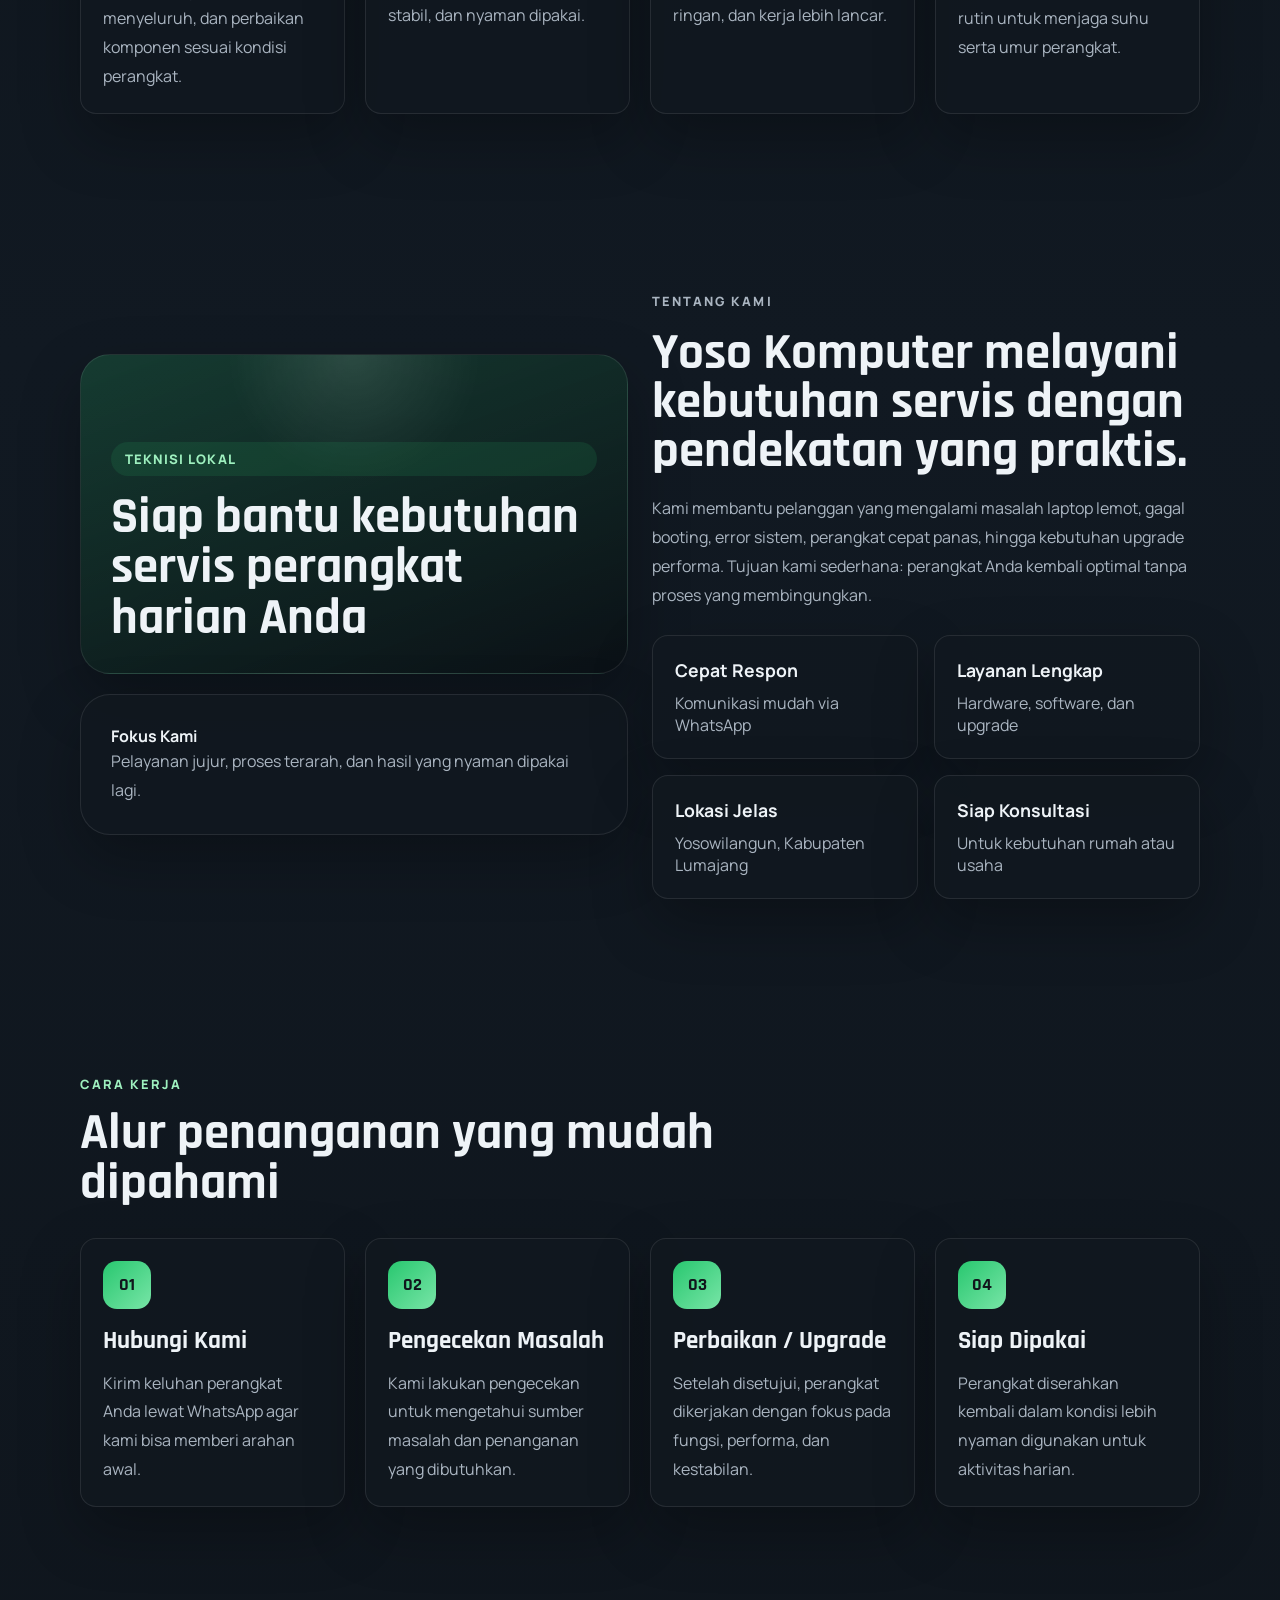
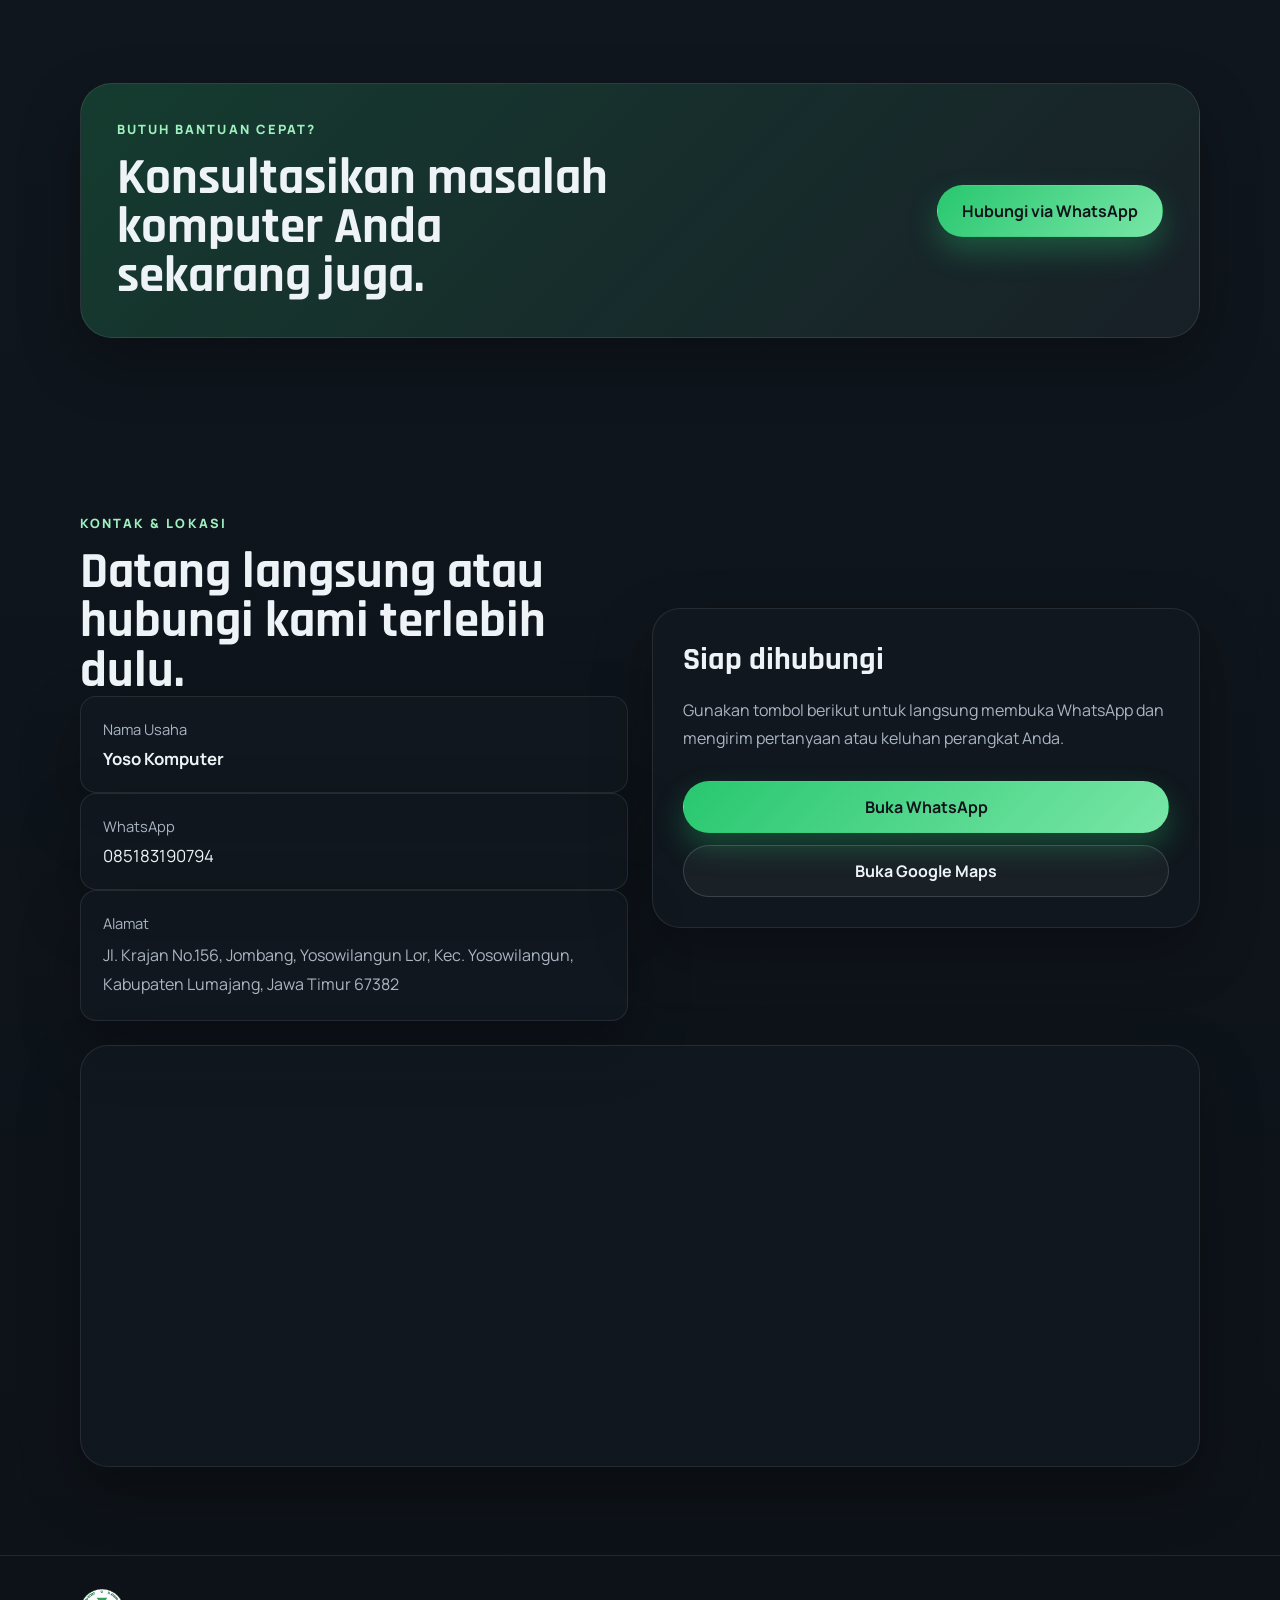
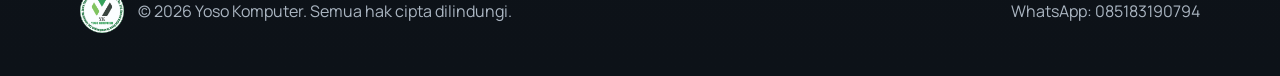
==== commit 060bc80a: "Add logo and update contact map section" ====
--- a/index.html
+++ b/index.html
@@ -263,7 +263,7 @@
               </a>
               <a
                 class="button button-secondary full"
-                href="https://maps.google.com/?q=Jl.+Krajan+No.156,+Jombang,+Yosowilangun+Lor,+Kec.+Yosowilangun,+Kabupaten+Lumajang,+Jawa+Timur+67382"
+                href="https://www.google.com/maps/place/Yoso+Komputer/@-8.2331256,113.3024509,17z"
                 target="_blank"
                 rel="noreferrer"
               >
@@ -271,6 +271,16 @@
               </a>
             </div>
           </div>
+          <div class="container map-wrap reveal">
+            <div class="map-card">
+              <iframe
+                title="Lokasi Yoso Komputer"
+                src="https://www.google.com/maps?q=Yoso+Komputer+-8.2331256,113.3024509&z=17&output=embed"
+                loading="lazy"
+                referrerpolicy="no-referrer-when-downgrade"
+              ></iframe>
+            </div>
+          </div>
         </section>
       </main>
 
--- a/styles.css
+++ b/styles.css
@@ -68,13 +68,17 @@
   display: flex;
   align-items: center;
   gap: 14px;
+  min-width: 0;
 }
 
 .brand-mark {
-  display: grid;
-  place-items: center;
+  display: block;
   width: 66px;
   height: 66px;
+  min-width: 66px;
+  min-height: 66px;
+  flex: 0 0 66px;
+  line-height: 0;
   border-radius: 50%;
   background: #ffffff;
   box-shadow: var(--shadow);
@@ -85,6 +89,7 @@
   display: block;
   width: 100%;
   height: 100%;
+  max-width: none;
   object-fit: cover;
 }
 
@@ -503,6 +508,25 @@
   font-size: 2rem;
 }
 
+.map-wrap {
+  margin-top: 24px;
+}
+
+.map-card {
+  border: 1px solid var(--line);
+  border-radius: 28px;
+  overflow: hidden;
+  background: var(--panel);
+  box-shadow: var(--shadow);
+}
+
+.map-card iframe {
+  display: block;
+  width: 100%;
+  height: 420px;
+  border: 0;
+}
+
 .full {
   width: 100%;
   margin-top: 12px;
@@ -624,6 +648,10 @@
     grid-template-columns: 1fr;
   }
 
+  .map-card iframe {
+    height: 340px;
+  }
+
   .cta-box .button {
     justify-self: start;
   }
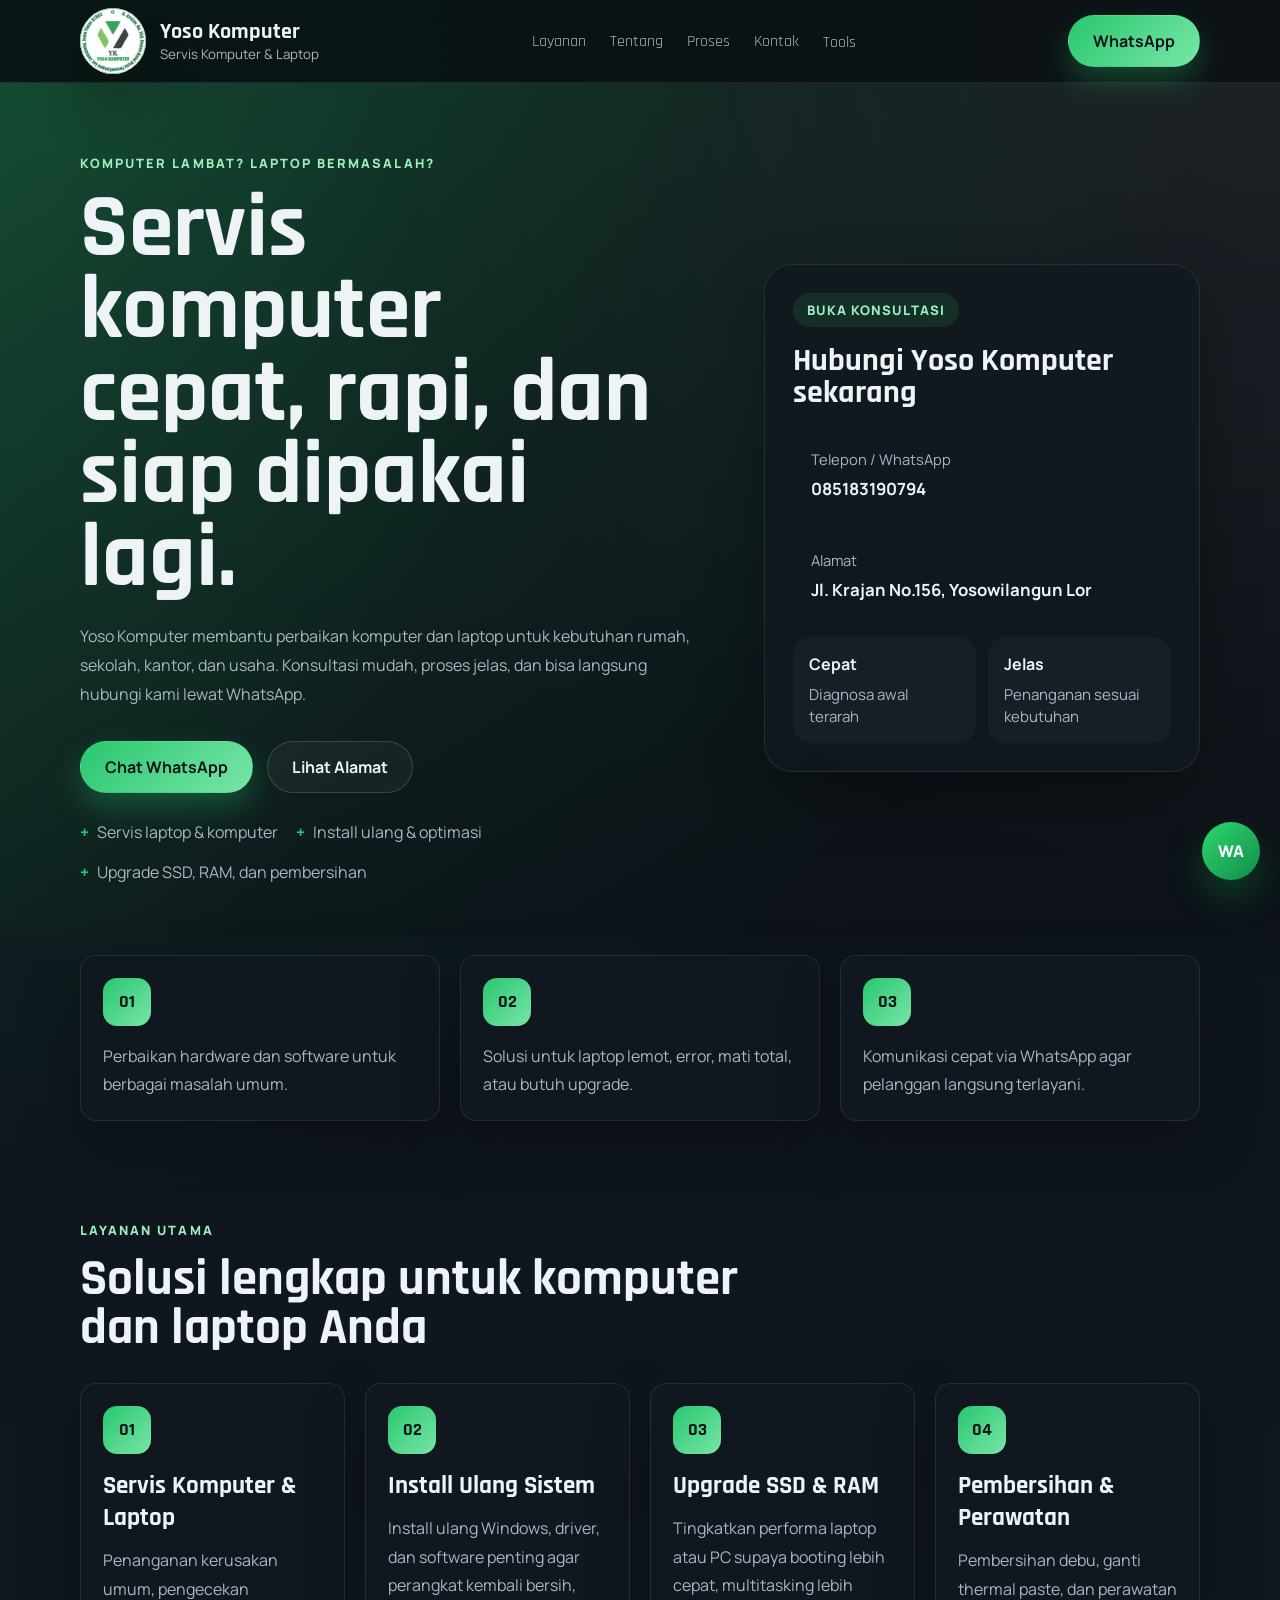
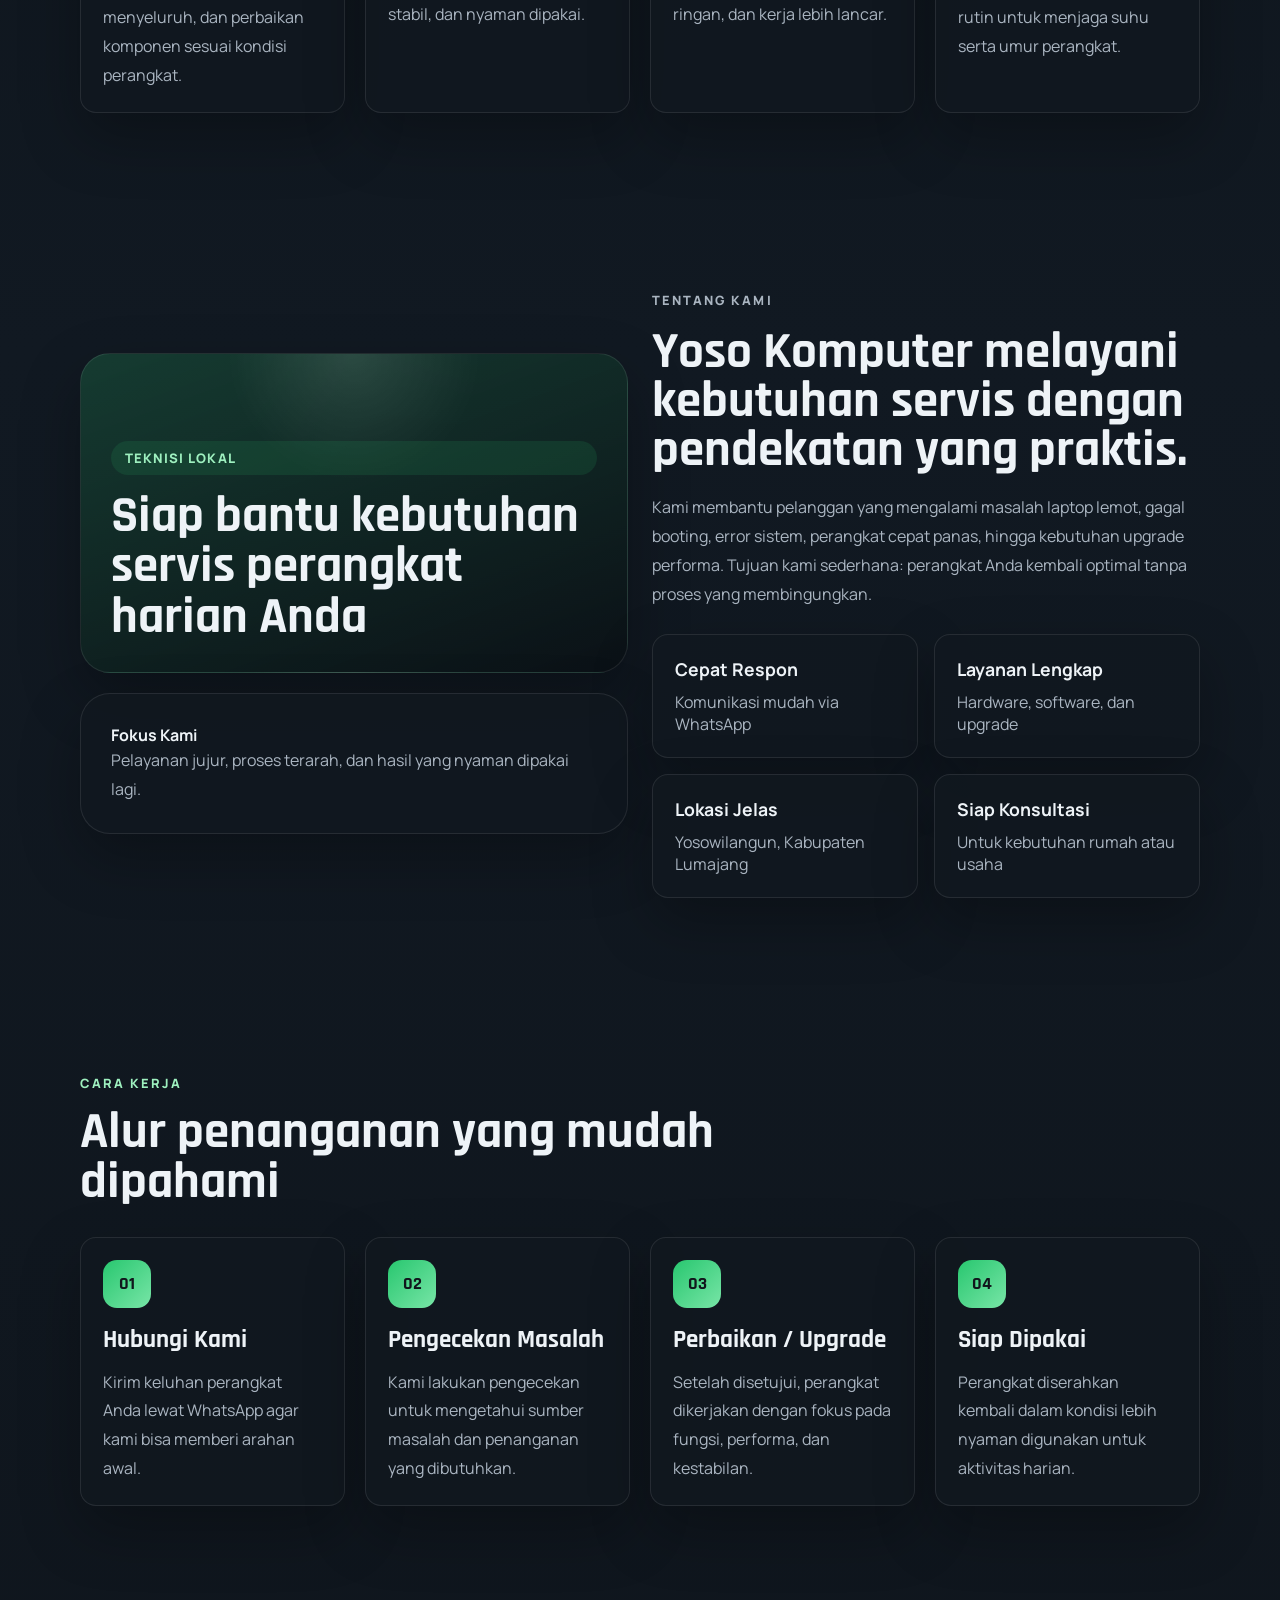
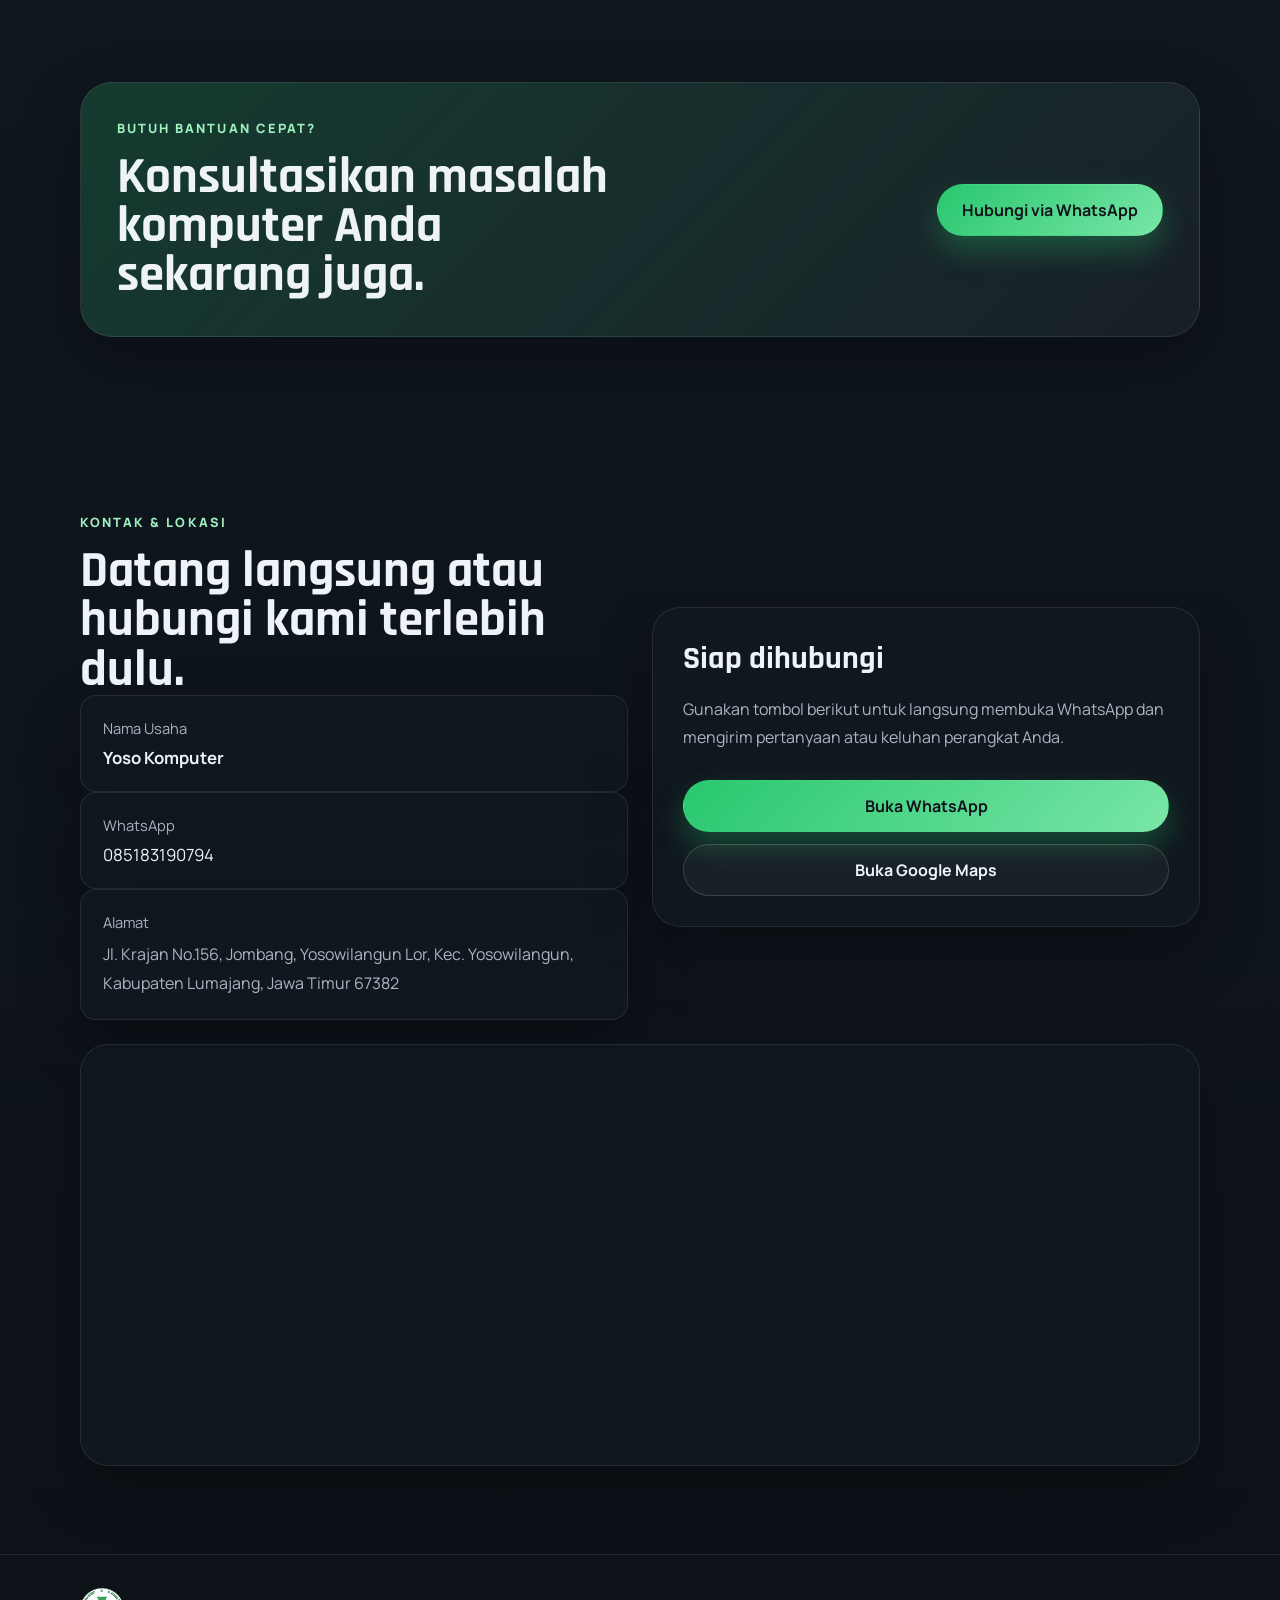
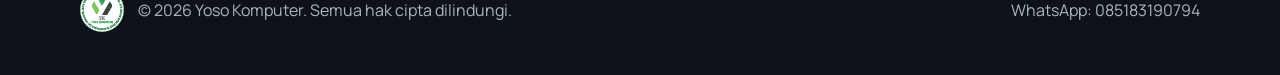
==== commit 9105ae5e: "hahaha" ====
--- a/index.html
+++ b/index.html
@@ -8,6 +8,8 @@
       name="description"
       content="Yoso Komputer melayani servis komputer dan laptop, install ulang, upgrade, perawatan, dan konsultasi cepat via WhatsApp di Yosowilangun, Lumajang."
     />
+    <meta name="google-site-verification" content="google04abb0d3e2193ea1" />
+    <link rel="icon" type="image/jpeg" href="./file/logo.jpg" />
     <link rel="preconnect" href="https://fonts.googleapis.com" />
     <link rel="preconnect" href="https://fonts.gstatic.com" crossorigin />
     <link
@@ -18,36 +20,14 @@
   </head>
   <body>
     <div class="site-shell">
-      <header class="topbar">
-        <div class="container topbar-inner">
-          <a class="brand" href="#home" aria-label="Yoso Komputer">
-            <span class="brand-mark">
-              <img src="./file/logo.jpg" alt="Logo Yoso Komputer" />
-            </span>
-            <span class="brand-copy">
-              <strong>Yoso Komputer</strong>
-              <small>Servis Komputer & Laptop</small>
-            </span>
-          </a>
-
-          <button class="menu-toggle" type="button" aria-label="Buka menu">
-            <span></span>
-            <span></span>
-            <span></span>
-          </button>
-
-          <nav class="nav">
-            <a href="#layanan">Layanan</a>
-            <a href="#tentang">Tentang</a>
-            <a href="#proses">Proses</a>
-            <a href="#kontak">Kontak</a>
-          </nav>
-
-          <a class="button button-primary desktop-cta" href="https://wa.me/6285183190794" target="_blank" rel="noreferrer">
-            WhatsApp
-          </a>
-        </div>
-      </header>
+      <div
+        data-shared-header
+        data-asset-path="."
+        data-home-path="./index.html"
+        data-test-keyboard-path="./test-keyboard/"
+        data-test-camera-path="./test-camera/"
+        data-active-nav="home"
+      ></div>
 
       <main id="home">
         <section class="hero">
@@ -284,21 +264,15 @@
         </section>
       </main>
 
-      <footer class="footer">
-        <div class="container footer-inner">
-          <div class="footer-brand">
-            <img src="./file/logo.jpg" alt="Logo Yoso Komputer" />
-            <p>&copy; <span id="year"></span> Yoso Komputer. Semua hak cipta dilindungi.</p>
-          </div>
-          <a href="https://wa.me/6285183190794" target="_blank" rel="noreferrer">WhatsApp: 085183190794</a>
-        </div>
-      </footer>
+      <div data-shared-footer data-asset-path="."></div>
     </div>
 
     <a class="floating-wa" href="https://wa.me/6285183190794" target="_blank" rel="noreferrer" aria-label="Hubungi WhatsApp">
       WA
     </a>
 
+    <script src="./shared/header.js"></script>
+    <script src="./shared/footer.js"></script>
     <script src="./script.js"></script>
   </body>
 </html>
--- a/styles.css
+++ b/styles.css
@@ -13,6 +13,7 @@
   --radius: 24px;
   --radius-sm: 16px;
   --container: min(1120px, calc(100% - 32px));
+  --header-height: 82px;
 }
 
 * {
@@ -45,11 +46,14 @@
 
 .site-shell {
   overflow: clip;
+  padding-top: var(--header-height);
 }
 
 .topbar {
-  position: sticky;
+  position: fixed;
   top: 0;
+  left: 0;
+  right: 0;
   z-index: 30;
   backdrop-filter: blur(18px);
   background: rgba(8, 12, 16, 0.72);
@@ -127,14 +131,69 @@
   gap: 24px;
 }
 
-.nav a {
+.nav a,
+.nav-parent {
   color: var(--muted);
   font-size: 1.02rem;
   transition: color 0.2s ease;
-}
-
-.nav a:hover {
+  font-family: "Rajdhani", sans-serif;
+}
+
+.nav-parent {
+  border: 0;
+  padding: 0;
+  background: transparent;
+  cursor: pointer;
+}
+
+.nav a.active,
+.nav a:hover,
+.nav-parent.active,
+.nav-parent:hover {
   color: var(--text);
+}
+
+.nav a.active,
+.nav-parent.active {
+  text-shadow: 0 0 18px rgba(40, 199, 111, 0.3);
+}
+
+.nav-group {
+  position: relative;
+}
+
+.nav-submenu {
+  position: absolute;
+  top: calc(100% + 14px);
+  left: 50%;
+  display: grid;
+  gap: 8px;
+  min-width: 190px;
+  padding: 12px;
+  border: 1px solid var(--line);
+  border-radius: 18px;
+  background: rgba(12, 18, 24, 0.96);
+  box-shadow: var(--shadow);
+  opacity: 0;
+  pointer-events: none;
+  transform: translate(-50%, 10px);
+  transition: opacity 0.2s ease, transform 0.2s ease;
+}
+
+.nav-submenu a {
+  padding: 8px 12px;
+  border-radius: 12px;
+}
+
+.nav-submenu a:hover,
+.nav-submenu a.active {
+  background: rgba(255, 255, 255, 0.05);
+}
+
+.nav-group.is-open .nav-submenu {
+  opacity: 1;
+  pointer-events: auto;
+  transform: translate(-50%, 0);
 }
 
 .menu-toggle {
@@ -586,6 +645,384 @@
   transform: translateY(0);
 }
 
+.tester-shell {
+  padding: 72px 0 88px;
+}
+
+.tester-hero {
+  display: grid;
+  grid-template-columns: 0.95fr 1.05fr;
+  gap: 24px;
+  align-items: start;
+}
+
+.tester-panel,
+.tester-card,
+.key-cap {
+  border: 1px solid var(--line);
+  background: var(--panel);
+  box-shadow: var(--shadow);
+}
+
+.tester-panel,
+.tester-card {
+  border-radius: 28px;
+}
+
+.tester-panel {
+  padding: 32px;
+}
+
+.tester-panel h1,
+.tester-card h2,
+.key-cap {
+  font-family: "Rajdhani", sans-serif;
+}
+
+.tester-panel h1 {
+  margin: 0;
+  font-size: clamp(2.8rem, 6vw, 5rem);
+  line-height: 0.92;
+}
+
+.tester-panel p,
+.tester-card p,
+.tester-hint,
+.tester-log li,
+.key-cap small {
+  color: var(--muted);
+}
+
+.tester-summary {
+  display: grid;
+  grid-template-columns: repeat(3, 1fr);
+  gap: 14px;
+  margin-top: 28px;
+}
+
+.tester-stat {
+  border-radius: 18px;
+  padding: 18px;
+  background: rgba(255, 255, 255, 0.03);
+}
+
+.tester-stat strong,
+.tester-stat span {
+  display: block;
+}
+
+.tester-stat strong {
+  font-size: 1.5rem;
+}
+
+.tester-stat span {
+  margin-top: 8px;
+  font-size: 0.95rem;
+  color: var(--muted);
+}
+
+.tester-stack {
+  display: grid;
+  gap: 20px;
+}
+
+.tester-card {
+  padding: 26px;
+}
+
+.tester-card h2 {
+  margin: 0 0 10px;
+  font-size: 1.95rem;
+}
+
+.tester-tools {
+  display: flex;
+  align-items: center;
+  justify-content: space-between;
+  gap: 16px;
+  flex-wrap: wrap;
+}
+
+.tester-modes {
+  display: inline-flex;
+  gap: 10px;
+}
+
+.tester-reset {
+  min-height: 44px;
+  padding: 0 18px;
+  border: 1px solid rgba(255, 255, 255, 0.12);
+  border-radius: 999px;
+  background: rgba(255, 255, 255, 0.04);
+  color: var(--text);
+  font-family: "Rajdhani", sans-serif;
+  font-size: 1rem;
+  font-weight: 700;
+  cursor: pointer;
+  transition: transform 0.2s ease, border-color 0.2s ease, background 0.2s ease;
+}
+
+.tester-reset:hover {
+  transform: translateY(-2px);
+  border-color: rgba(40, 199, 111, 0.45);
+  background: rgba(255, 255, 255, 0.08);
+}
+
+.tester-tab {
+  border: 1px solid var(--line);
+  border-radius: 999px;
+  padding: 10px 16px;
+  background: rgba(255, 255, 255, 0.03);
+  color: var(--muted);
+  font-family: "Rajdhani", sans-serif;
+  font-size: 1rem;
+  font-weight: 700;
+  cursor: pointer;
+}
+
+.tester-tab.active {
+  background: linear-gradient(135deg, rgba(40, 199, 111, 0.2), rgba(255, 255, 255, 0.06));
+  color: var(--text);
+  border-color: rgba(40, 199, 111, 0.45);
+}
+
+.tester-screen {
+  margin-top: 22px;
+  border-radius: 24px;
+  padding: 18px;
+  border: 1px solid var(--line);
+  background: linear-gradient(180deg, rgba(255, 255, 255, 0.05), rgba(10, 15, 20, 0.45));
+}
+
+.tester-screen-stream {
+  display: flex;
+  flex-wrap: wrap;
+  gap: 10px;
+  min-height: 46px;
+}
+
+.tester-screen-stream span {
+  display: inline-flex;
+  align-items: center;
+  min-height: 40px;
+  padding: 0 14px;
+  border-radius: 999px;
+  background: rgba(255, 255, 255, 0.06);
+  color: var(--text);
+  font-family: "Rajdhani", sans-serif;
+  font-size: 1rem;
+  font-weight: 700;
+}
+
+.tester-output {
+  display: grid;
+  grid-template-columns: repeat(3, 1fr);
+  gap: 12px;
+  margin-top: 22px;
+}
+
+.tester-output .contact-block {
+  padding: 18px;
+}
+
+.tester-output code {
+  font-size: 1rem;
+  color: var(--accent-soft);
+}
+
+.tester-hint {
+  margin: 18px 0 0;
+  line-height: 1.7;
+}
+
+.tester-log {
+  margin: 18px 0 0;
+  padding-left: 18px;
+}
+
+.tester-log li + li {
+  margin-top: 10px;
+}
+
+.keyboard-stage {
+  margin-top: 18px;
+}
+
+.keyboard-grid {
+  display: grid;
+  gap: 8px;
+  width: max-content;
+  min-width: 100%;
+}
+
+.keyboard-row {
+  display: flex;
+  flex-wrap: nowrap;
+  gap: 8px;
+  align-items: flex-end;
+}
+
+.key-cap {
+  position: relative;
+  display: flex;
+  flex-direction: column;
+  align-items: flex-start;
+  justify-content: space-between;
+  flex: 0 0 var(--key-width, 48px);
+  width: var(--key-width, 48px);
+  min-height: 50px;
+  padding: 9px 11px;
+  border-radius: 18px;
+  transition: transform 0.15s ease, border-color 0.15s ease, background 0.15s ease;
+  font-size: 1.05rem;
+  line-height: 1;
+  overflow: hidden;
+}
+
+.key-cap span,
+.key-cap small {
+  display: block;
+  max-width: 100%;
+  white-space: nowrap;
+  overflow: hidden;
+  text-overflow: ellipsis;
+}
+
+.key-cap span {
+  font-weight: 700;
+}
+
+.key-cap.modifier span {
+  font-size: 0.76rem;
+  letter-spacing: 0.01em;
+}
+
+.key-cap.modifier small {
+  font-size: 0.56rem;
+  letter-spacing: 0.03em;
+}
+
+.key-cap.tight-label span {
+  font-size: 0.68rem;
+}
+
+.key-cap.icon-key {
+  align-items: center;
+  justify-content: center;
+}
+
+.key-cap.icon-key span {
+  display: inline-flex;
+  align-items: center;
+  justify-content: center;
+}
+
+.key-cap.icon-key small {
+  align-self: center;
+}
+
+.key-icon {
+  width: 18px;
+  height: 18px;
+  fill: currentColor;
+}
+
+.arrow-cluster {
+  display: inline-grid;
+  grid-template-columns: repeat(3, 48px);
+  grid-template-areas:
+    ". up ."
+    "left down right";
+  gap: 8px;
+  margin-left: 8px;
+  align-self: flex-end;
+}
+
+.arrow-cluster .key-cap {
+  width: 48px;
+}
+
+.arrow-up {
+  grid-area: up;
+}
+
+.arrow-left {
+  grid-area: left;
+}
+
+.arrow-down {
+  grid-area: down;
+}
+
+.arrow-right {
+  grid-area: right;
+}
+
+.key-cap small {
+  margin-top: 6px;
+  align-self: flex-end;
+  font-size: 0.72rem;
+  text-transform: uppercase;
+  letter-spacing: 0.08em;
+}
+
+.key-cap:not([class*="span-"]) small {
+  display: none;
+}
+
+.key-cap.is-pressed {
+  transform: translateY(-2px);
+  border-color: rgba(255, 107, 107, 0.72);
+  background: linear-gradient(135deg, rgba(255, 107, 107, 0.34), rgba(17, 24, 32, 0.96));
+  color: #fff;
+}
+
+.key-cap.is-active {
+  border-color: rgba(40, 199, 111, 0.45);
+  background: linear-gradient(135deg, rgba(40, 199, 111, 0.28), rgba(17, 24, 32, 0.96));
+  box-shadow: 0 0 0 1px rgba(40, 199, 111, 0.2), var(--shadow);
+}
+
+.span-2 {
+  --key-width: 62px;
+}
+
+.span-3 {
+  --key-width: 96px;
+}
+
+.span-4 {
+  --key-width: 134px;
+}
+
+.span-5 {
+  --key-width: 168px;
+}
+
+.span-6 {
+  --key-width: 208px;
+}
+
+.span-7 {
+  --key-width: 242px;
+}
+
+.span-8 {
+  --key-width: 274px;
+}
+
+.span-10 {
+  --key-width: 388px;
+}
+
+.span-12 {
+  --key-width: 468px;
+}
+
+.span-13 {
+  --key-width: 508px;
+}
+
 @media (max-width: 1080px) {
   .hero-grid,
   .about-grid,
@@ -593,7 +1030,8 @@
   .cta-box,
   .service-grid,
   .process-grid,
-  .trust-grid {
+  .trust-grid,
+  .tester-hero {
     grid-template-columns: 1fr 1fr;
   }
 
@@ -603,9 +1041,14 @@
 }
 
 @media (max-width: 760px) {
+  :root {
+    --header-height: 108px;
+  }
+
   .topbar-inner {
     flex-wrap: wrap;
     padding: 14px 0;
+    min-height: auto;
   }
 
   .menu-toggle {
@@ -628,6 +1071,44 @@
 
   .nav.is-open {
     display: flex;
+  }
+
+  .nav-group {
+    width: 100%;
+  }
+
+  .nav-parent {
+    width: 100%;
+    text-align: left;
+  }
+
+  .nav-submenu {
+    position: static;
+    left: auto;
+    min-width: 0;
+    margin-top: 10px;
+    opacity: 0;
+    pointer-events: none;
+    transform: none;
+    max-height: 0;
+    overflow: hidden;
+    padding: 0 12px;
+    border-width: 0;
+    background: rgba(255, 255, 255, 0.03);
+    box-shadow: none;
+    transition:
+      opacity 0.2s ease,
+      max-height 0.2s ease,
+      padding 0.2s ease,
+      border-width 0.2s ease;
+  }
+
+  .nav-group.is-open .nav-submenu {
+    opacity: 1;
+    pointer-events: auto;
+    max-height: 180px;
+    padding: 12px;
+    border-width: 1px;
   }
 
   .hero,
@@ -644,12 +1125,43 @@
   .trust-grid,
   .panel-strip,
   .stat-grid,
-  .footer-inner {
+  .footer-inner,
+  .tester-hero,
+  .tester-summary,
+  .tester-output {
     grid-template-columns: 1fr;
   }
 
   .map-card iframe {
     height: 340px;
+  }
+
+  .keyboard-row {
+    gap: 8px;
+  }
+
+  .key-cap {
+    flex-basis: var(--key-width, 44px);
+    width: var(--key-width, 44px);
+    min-height: 52px;
+    padding: 10px;
+    font-size: 0.92rem;
+  }
+
+  .key-cap small {
+    font-size: 0.64rem;
+  }
+
+  .key-cap.modifier span {
+    font-size: 0.72rem;
+  }
+
+  .keyboard-stage .tester-card {
+    overflow-x: auto;
+  }
+
+  .keyboard-grid {
+    min-width: 860px;
   }
 
   .cta-box .button {
